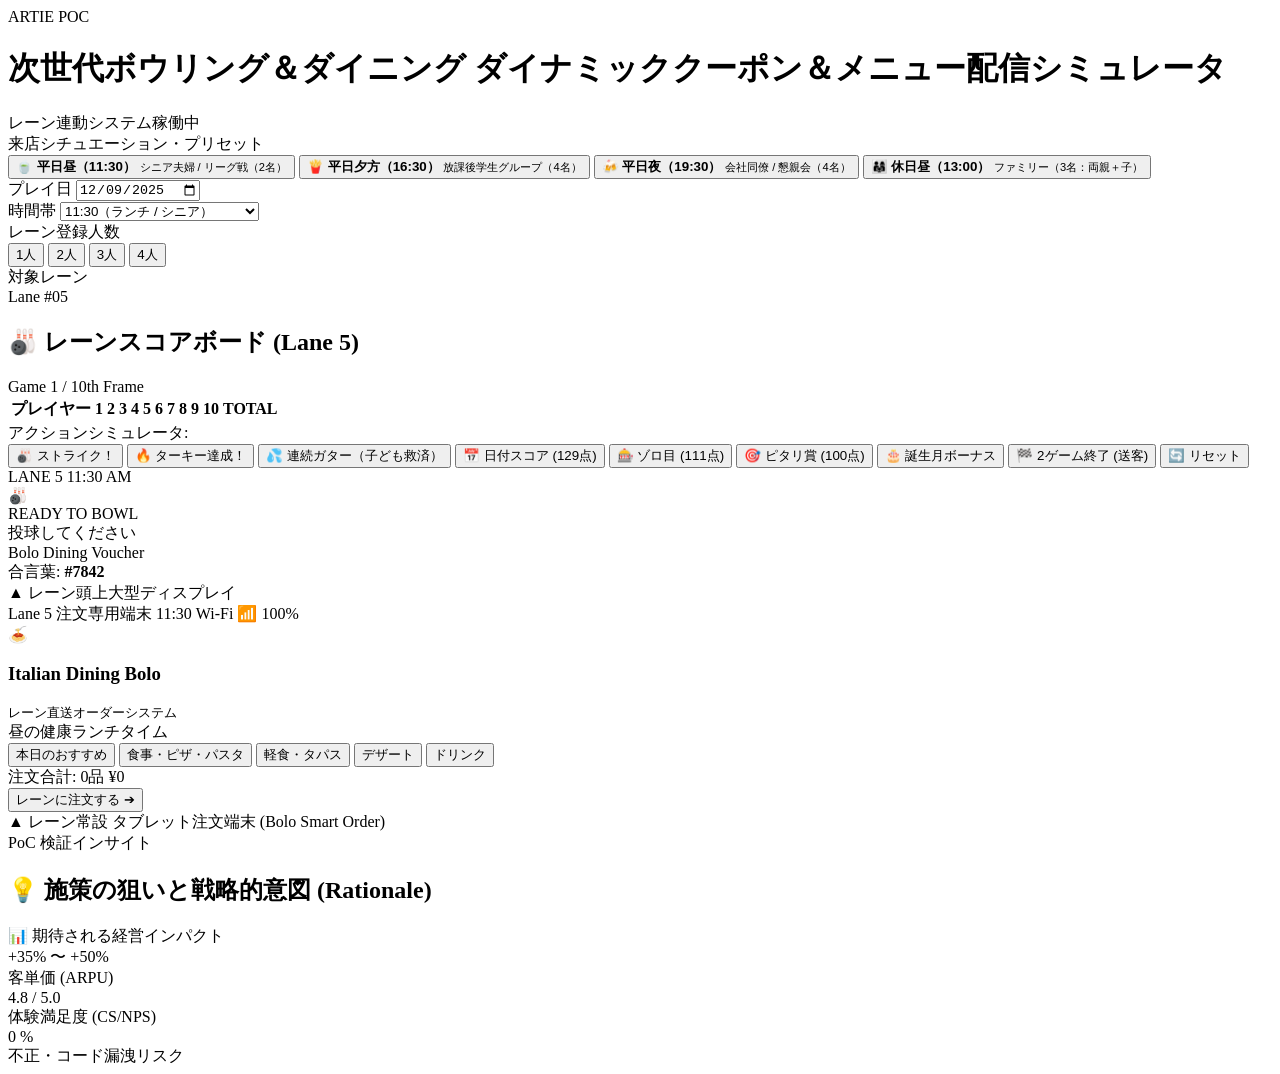
==== app/index.html @ aa6bb8fa "Add initial HTML structure for the app" ====
<!DOCTYPE html>
<html lang="ja">
<head>
  <meta charset="UTF-8">
  <meta name="viewport" content="width=device-width, initial-scale=1.0">
  <title>ARTIE Bowling & Dining | ダイナミッククーポン＆メニュー配信シミュレータ (PoC)</title>
  <link rel="preconnect" href="https://fonts.googleapis.com">
  <link rel="preconnect" href="https://fonts.gstatic.com" crossorigin>
  <link href="https://fonts.googleapis.com/css2?family=Montserrat:wght@500;700;800&family=Noto+Sans+JP:wght@400;500;700;900&family=Outfit:wght@600;700;800&display=swap" rel="stylesheet">
  <link rel="stylesheet" href="style.css">
</head>
<body>
  <div class="app-container">
    <!-- Header -->
    <header class="app-header">
      <div class="header-left">
        <div class="brand-badge">ARTIE POC</div>
        <h1>次世代ボウリング＆ダイニング <span>ダイナミッククーポン＆メニュー配信シミュレータ</span></h1>
      </div>
      <div class="header-right">
        <span class="system-status"><span class="status-dot"></span> レーン連動システム稼働中</span>
      </div>
    </header>

    <!-- Upper Section: Bowling Environment & Scoreboard -->
    <section class="bowling-sim-section">
      <!-- Control Bar -->
      <div class="control-bar card">
        <div class="control-group">
          <label class="control-label">来店シチュエーション・プリセット</label>
          <div class="preset-buttons">
            <button class="preset-btn active" data-preset="senior_lunch">
              <span class="preset-icon">🍵</span>
              <span class="preset-info">
                <strong>平日昼（11:30）</strong>
                <small>シニア夫婦 / リーグ戦（2名）</small>
              </span>
            </button>
            <button class="preset-btn" data-preset="student_afternoon">
              <span class="preset-icon">🍟</span>
              <span class="preset-info">
                <strong>平日夕方（16:30）</strong>
                <small>放課後学生グループ（4名）</small>
              </span>
            </button>
            <button class="preset-btn" data-preset="adult_evening">
              <span class="preset-icon">🍻</span>
              <span class="preset-info">
                <strong>平日夜（19:30）</strong>
                <small>会社同僚 / 懇親会（4名）</small>
              </span>
            </button>
            <button class="preset-btn" data-preset="family_weekend">
              <span class="preset-icon">👨‍👩‍👧</span>
              <span class="preset-info">
                <strong>休日昼（13:00）</strong>
                <small>ファミリー（3名：両親＋子）</small>
              </span>
            </button>
          </div>
        </div>

        <div class="control-sub-row">
          <div class="sub-control-item">
            <label for="date-select">プレイ日</label>
            <input type="date" id="date-select" value="2025-12-09">
          </div>
          <div class="sub-control-item">
            <label for="time-select">時間帯</label>
            <select id="time-select">
              <option value="11:30">11:30（ランチ / シニア）</option>
              <option value="14:15">14:15（谷間・入替バッファ）</option>
              <option value="16:30">16:30（夕方 / 学生）</option>
              <option value="19:30">19:30（夜間 / 社会人）</option>
              <option value="13:00">13:00（休日ファミリー）</option>
            </select>
          </div>
          <div class="sub-control-item">
            <label>レーン登録人数</label>
            <div class="player-count-toggle">
              <button class="count-btn" data-count="1">1人</button>
              <button class="count-btn active" data-count="2">2人</button>
              <button class="count-btn" data-count="3">3人</button>
              <button class="count-btn" data-count="4">4人</button>
            </div>
          </div>
          <div class="sub-control-item">
            <label>対象レーン</label>
            <div class="lane-badge">Lane #05</div>
          </div>
        </div>
      </div>

      <!-- Scoreboard & Overhead Monitor Grid -->
      <div class="scoreboard-grid">
        <!-- Scoreboard Table Area -->
        <div class="scoreboard-container card">
          <div class="section-title-row">
            <h2>🎳 レーンスコアボード <span class="sub-text">(Lane 5)</span></h2>
            <div class="game-info">Game 1 / 10th Frame</div>
          </div>
          <div class="table-responsive">
            <table class="bowling-table" id="bowling-table">
              <thead>
                <tr>
                  <th class="col-player">プレイヤー</th>
                  <th>1</th><th>2</th><th>3</th><th>4</th><th>5</th>
                  <th>6</th><th>7</th><th>8</th><th>9</th><th>10</th>
                  <th class="col-total">TOTAL</th>
                </tr>
              </thead>
              <tbody id="scoreboard-body">
                <!-- Dynamically populated by JS -->
              </tbody>
            </table>
          </div>

          <!-- Simulation Triggers Bar -->
          <div class="sim-actions-panel">
            <span class="sim-actions-label">アクションシミュレータ:</span>
            <div class="action-buttons-group">
              <button class="action-btn btn-strike" id="btn-strike">🎳 ストライク！</button>
              <button class="action-btn btn-turkey" id="btn-turkey">🔥 ターキー達成！</button>
              <button class="action-btn btn-gutter" id="btn-gutter">💦 連続ガター（子ども救済）</button>
              <button class="action-btn btn-date" id="btn-date">📅 日付スコア (129点)</button>
              <button class="action-btn btn-zoro" id="btn-zoro">🎰 ゾロ目 (111点)</button>
              <button class="action-btn btn-just" id="btn-just">🎯 ピタリ賞 (100点)</button>
              <button class="action-btn btn-birthday" id="btn-birthday">🎂 誕生月ボーナス</button>
              <button class="action-btn btn-gameover" id="btn-gameover">🏁 2ゲーム終了 (送客)</button>
              <button class="action-btn btn-reset" id="btn-reset">🔄 リセット</button>
            </div>
          </div>
        </div>

        <!-- Overhead Monitor Display Mockup -->
        <div class="overhead-monitor-container card">
          <div class="monitor-frame">
            <div class="monitor-screen" id="overhead-screen">
              <div class="monitor-header">
                <span class="monitor-lane">LANE 5</span>
                <span class="monitor-time" id="monitor-clock">11:30 AM</span>
              </div>
              <div class="monitor-main-display" id="monitor-content">
                <div class="monitor-anim-icon">🎳</div>
                <div class="monitor-banner-title">READY TO BOWL</div>
                <div class="monitor-banner-sub">投球してください</div>
              </div>
              <div class="monitor-footer" id="monitor-voucher-area">
                <div class="voucher-mini-badge">Bolo Dining Voucher</div>
                <div class="voucher-mini-code">合言葉: <strong>#7842</strong></div>
              </div>
            </div>
          </div>
          <div class="monitor-caption">▲ レーン頭上大型ディスプレイ</div>
        </div>
      </div>
    </section>

    <!-- Lower Section: Tablet Mockup & Strategy Rationale Panel -->
    <section class="tablet-and-rationale-section">
      <!-- Left / Center: Lane Tablet Screen Mockup -->
      <div class="tablet-column">
        <div class="tablet-device-frame">
          <div class="tablet-camera-notch"></div>
          <div class="tablet-screen" id="tablet-screen">
            <!-- Tablet Status Bar -->
            <div class="tablet-status-bar">
              <span>Lane 5 注文専用端末</span>
              <span class="tablet-clock" id="tablet-clock">11:30</span>
              <span>Wi-Fi 📶 100%</span>
            </div>

            <!-- Tablet App Header -->
            <div class="tablet-app-header">
              <div class="restaurant-brand">
                <span class="brand-logo">🍝</span>
                <div>
                  <h3>Italian Dining Bolo</h3>
                  <small>レーン直送オーダーシステム</small>
                </div>
              </div>
              <div class="time-slot-badge" id="tablet-time-tag">昼の健康ランチタイム</div>
            </div>

            <!-- Active Push Coupon Banner (Special / Easter Egg / Group) -->
            <div class="coupon-push-container" id="coupon-push-banner">
              <!-- Dynamically populated -->
            </div>

            <!-- Menu Category Tabs -->
            <div class="menu-tabs" id="menu-tabs">
              <button class="tab-btn active" data-category="recommended">本日のおすすめ</button>
              <button class="tab-btn" data-category="food">食事・ピザ・パスタ</button>
              <button class="tab-btn" data-category="snack">軽食・タパス</button>
              <button class="tab-btn" data-category="dessert">デザート</button>
              <button class="tab-btn" data-category="drink">ドリンク</button>
            </div>

            <!-- Menu Items Grid -->
            <div class="menu-grid" id="menu-grid">
              <!-- Dynamically rendered -->
            </div>

            <!-- Tablet Cart & Order Footer -->
            <div class="tablet-order-bar">
              <div class="cart-summary">
                <span class="cart-count" id="cart-count">注文合計: 0品</span>
                <span class="cart-total" id="cart-total">¥0</span>
              </div>
              <button class="order-submit-btn" id="btn-submit-order">
                <span>レーンに注文する</span> ➔
              </button>
            </div>
          </div>
        </div>
        <div class="device-caption">▲ レーン常設 タブレット注文端末 (Bolo Smart Order)</div>
      </div>

      <!-- Right: Strategy & Rationale Explanation Panel -->
      <div class="rationale-column">
        <div class="rationale-card card">
          <div class="rationale-header">
            <span class="rationale-tag">PoC 検証インサイト</span>
            <h2>💡 施策の狙いと戦略的意図 (Rationale)</h2>
          </div>

          <div class="rationale-body" id="rationale-content">
            <!-- Dynamically updated -->
          </div>

          <div class="rationale-footer">
            <div class="kpi-impact-box">
              <div class="kpi-title">📊 期待される経営インパクト</div>
              <div class="kpi-grid">
                <div class="kpi-item">
                  <div class="kpi-value" id="kpi-arpu">+35% 〜 +50%</div>
                  <div class="kpi-label">客単価 (ARPU)</div>
                </div>
                <div class="kpi-item">
                  <div class="kpi-value" id="kpi-cs">4.8 / 5.0</div>
                  <div class="kpi-label">体験満足度 (CS/NPS)</div>
                </div>
                <div class="kpi-item">
                  <div class="kpi-value">0 %</div>
                  <div class="kpi-label">不正・コード漏洩リスク</div>
                </div>
              </div>
            </div>
          </div>
        </div>
      </div>
    </section>
  </div>

  <!-- Toast Notification Container -->
  <div class="toast-container" id="toast-container"></div>

  <script src="app.js"></script>
</body>
</html>
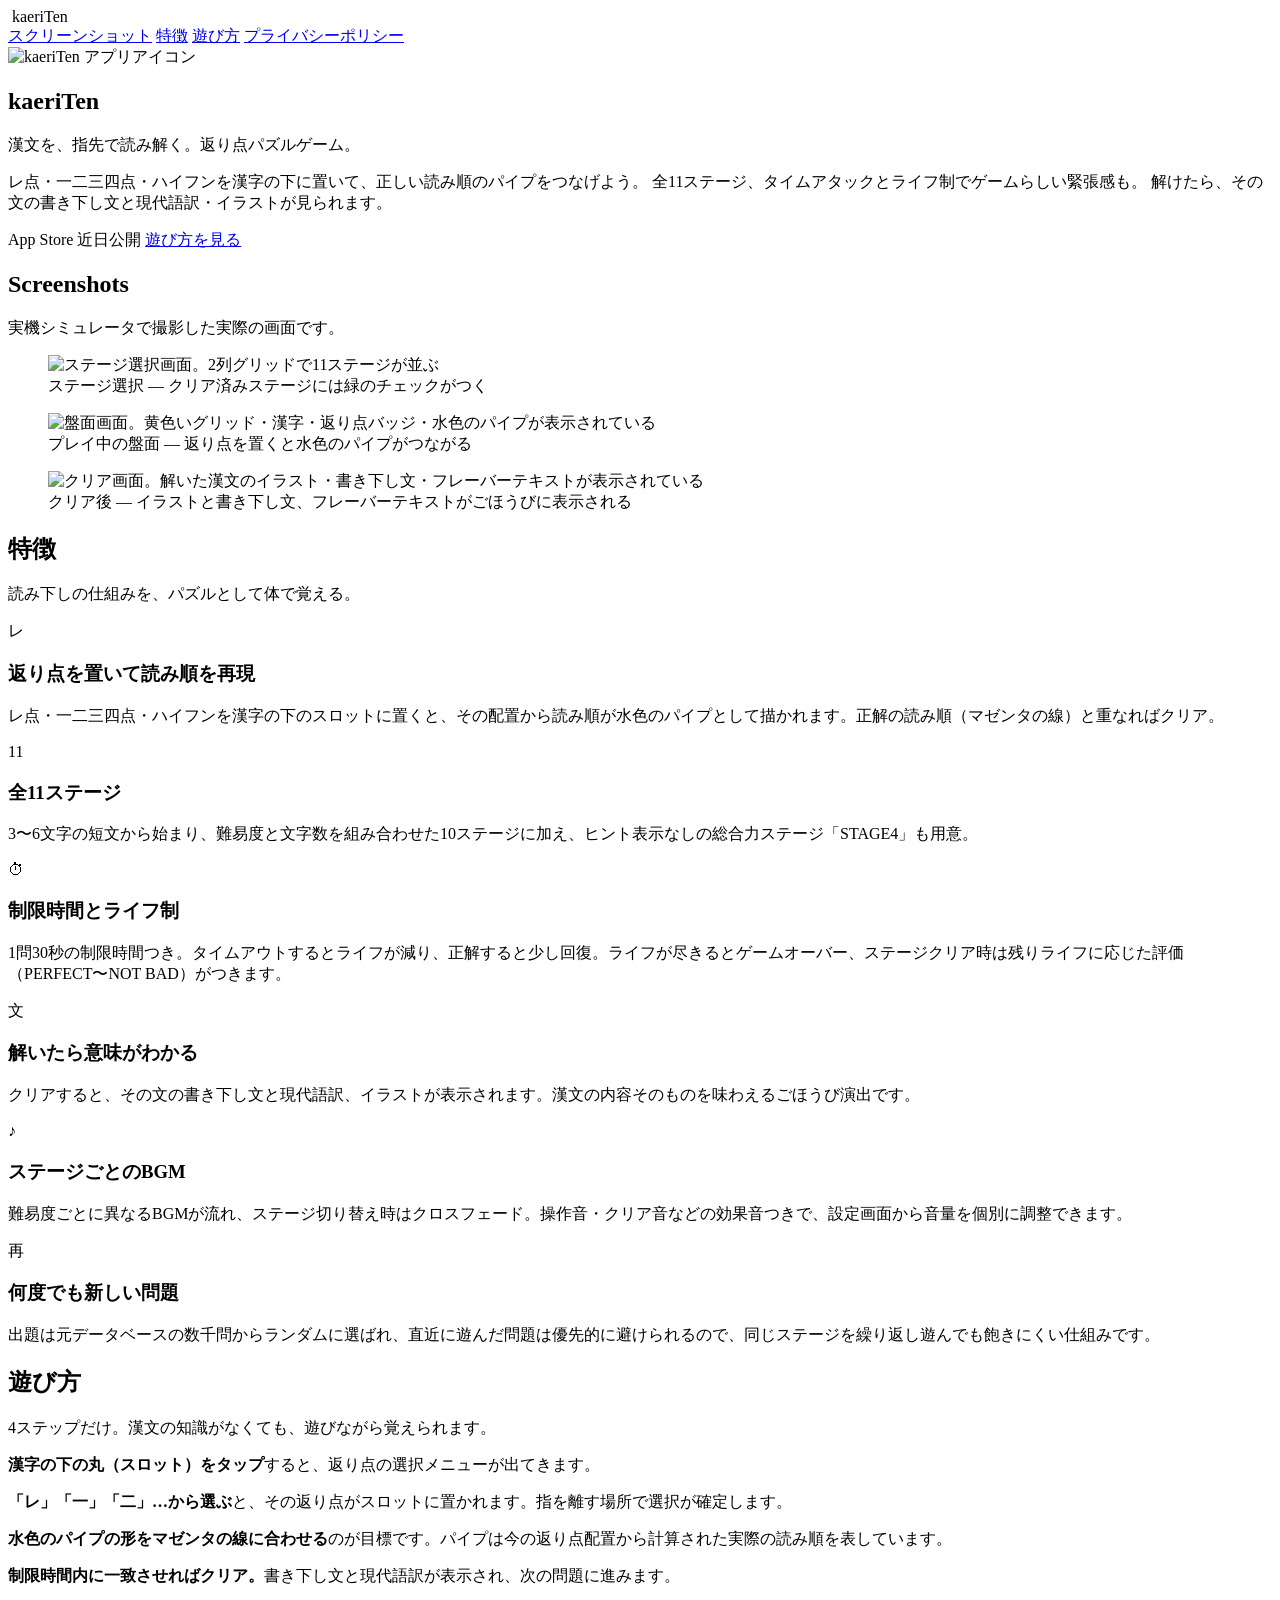
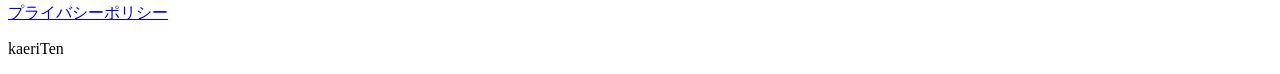
==== commit 7e056b5a: "Add files via upload" ====
--- a/app/index.html
+++ b/app/index.html
@@ -1,260 +1,154 @@
 <!DOCTYPE html>
 <html lang="ja">
 <head>
-  <meta charset="UTF-8">
-  <meta name="viewport" content="width=device-width, initial-scale=1.0">
-  <title>ARTIE Bowling & Dining | ダイナミッククーポン＆メニュー配信シミュレータ (PoC)</title>
-  <link rel="preconnect" href="https://fonts.googleapis.com">
-  <link rel="preconnect" href="https://fonts.gstatic.com" crossorigin>
-  <link href="https://fonts.googleapis.com/css2?family=Montserrat:wght@500;700;800&family=Noto+Sans+JP:wght@400;500;700;900&family=Outfit:wght@600;700;800&display=swap" rel="stylesheet">
-  <link rel="stylesheet" href="style.css">
+<meta charset="UTF-8">
+<meta name="viewport" content="width=device-width, initial-scale=1.0">
+<title>kaeriTen（かえりてん）― 漢文・返り点パズルゲーム</title>
+<meta name="description" content="漢文の返り点（レ点・一二三四点）を指先で置いて読み順を再現するパズルゲーム「kaeriTen」。11ステージ・タイムアタック要素つき。">
+<link rel="icon" href="assets/icon.png">
+<link rel="preconnect" href="https://fonts.googleapis.com">
+<link rel="preconnect" href="https://fonts.gstatic.com" crossorigin>
+<link href="https://fonts.googleapis.com/css2?family=Oswald:wght@500;700&display=swap" rel="stylesheet">
+<link rel="stylesheet" href="assets/style.css">
 </head>
 <body>
-  <div class="app-container">
-    <!-- Header -->
-    <header class="app-header">
-      <div class="header-left">
-        <div class="brand-badge">ARTIE POC</div>
-        <h1>次世代ボウリング＆ダイニング <span>ダイナミッククーポン＆メニュー配信シミュレータ</span></h1>
+
+<header class="site-header">
+  <div class="wrap">
+    <div class="brand">
+      <img src="assets/icon.png" alt="">
+      kaeriTen
+    </div>
+    <nav class="site-nav">
+      <a href="#screenshots">スクリーンショット</a>
+      <a href="#features">特徴</a>
+      <a href="#how-to-play">遊び方</a>
+      <a href="privacy.html">プライバシーポリシー</a>
+    </nav>
+  </div>
+</header>
+
+<main>
+
+  <section class="hero">
+    <div class="wrap">
+      <img class="hero-icon" src="assets/icon.png" alt="kaeriTen アプリアイコン">
+      <h1>kaeriTen</h1>
+      <p class="tagline">漢文を、指先で読み解く。返り点パズルゲーム。</p>
+      <p class="sub">
+        レ点・一二三四点・ハイフンを漢字の下に置いて、正しい読み順のパイプをつなげよう。
+        全11ステージ、タイムアタックとライフ制でゲームらしい緊張感も。
+        解けたら、その文の書き下し文と現代語訳・イラストが見られます。
+      </p>
+      <div class="cta-row">
+        <span class="btn btn-primary disabled" aria-disabled="true">App Store 近日公開</span>
+        <a class="btn btn-ghost" href="#how-to-play">遊び方を見る</a>
       </div>
-      <div class="header-right">
-        <span class="system-status"><span class="status-dot"></span> レーン連動システム稼働中</span>
+    </div>
+  </section>
+
+  <section id="screenshots">
+    <div class="wrap">
+      <h2>Screenshots</h2>
+      <p class="section-lede">実機シミュレータで撮影した実際の画面です。</p>
+      <div class="gallery">
+        <figure>
+          <img src="assets/screenshot-stages.png" alt="ステージ選択画面。2列グリッドで11ステージが並ぶ">
+          <figcaption>ステージ選択 ― クリア済みステージには緑のチェックがつく</figcaption>
+        </figure>
+        <figure>
+          <img src="assets/screenshot-gameplay.png" alt="盤面画面。黄色いグリッド・漢字・返り点バッジ・水色のパイプが表示されている">
+          <figcaption>プレイ中の盤面 ― 返り点を置くと水色のパイプがつながる</figcaption>
+        </figure>
+        <figure>
+          <img src="assets/screenshot-clear.png" alt="クリア画面。解いた漢文のイラスト・書き下し文・フレーバーテキストが表示されている">
+          <figcaption>クリア後 ― イラストと書き下し文、フレーバーテキストがごほうびに表示される</figcaption>
+        </figure>
       </div>
-    </header>
+    </div>
+  </section>
 
-    <!-- Upper Section: Bowling Environment & Scoreboard -->
-    <section class="bowling-sim-section">
-      <!-- Control Bar -->
-      <div class="control-bar card">
-        <div class="control-group">
-          <label class="control-label">来店シチュエーション・プリセット</label>
-          <div class="preset-buttons">
-            <button class="preset-btn active" data-preset="senior_lunch">
-              <span class="preset-icon">🍵</span>
-              <span class="preset-info">
-                <strong>平日昼（11:30）</strong>
-                <small>シニア夫婦 / リーグ戦（2名）</small>
-              </span>
-            </button>
-            <button class="preset-btn" data-preset="student_afternoon">
-              <span class="preset-icon">🍟</span>
-              <span class="preset-info">
-                <strong>平日夕方（16:30）</strong>
-                <small>放課後学生グループ（4名）</small>
-              </span>
-            </button>
-            <button class="preset-btn" data-preset="adult_evening">
-              <span class="preset-icon">🍻</span>
-              <span class="preset-info">
-                <strong>平日夜（19:30）</strong>
-                <small>会社同僚 / 懇親会（4名）</small>
-              </span>
-            </button>
-            <button class="preset-btn" data-preset="family_weekend">
-              <span class="preset-icon">👨‍👩‍👧</span>
-              <span class="preset-info">
-                <strong>休日昼（13:00）</strong>
-                <small>ファミリー（3名：両親＋子）</small>
-              </span>
-            </button>
-          </div>
+  <section id="features">
+    <div class="wrap">
+      <h2>特徴</h2>
+      <p class="section-lede">読み下しの仕組みを、パズルとして体で覚える。</p>
+      <div class="features">
+
+        <div class="feature-card">
+          <div class="glyph">レ</div>
+          <h3>返り点を置いて読み順を再現</h3>
+          <p>レ点・一二三四点・ハイフンを漢字の下のスロットに置くと、その配置から読み順が水色のパイプとして描かれます。正解の読み順（マゼンタの線）と重なればクリア。</p>
         </div>
 
-        <div class="control-sub-row">
-          <div class="sub-control-item">
-            <label for="date-select">プレイ日</label>
-            <input type="date" id="date-select" value="2025-12-09">
-          </div>
-          <div class="sub-control-item">
-            <label for="time-select">時間帯</label>
-            <select id="time-select">
-              <option value="11:30">11:30（ランチ / シニア）</option>
-              <option value="14:15">14:15（谷間・入替バッファ）</option>
-              <option value="16:30">16:30（夕方 / 学生）</option>
-              <option value="19:30">19:30（夜間 / 社会人）</option>
-              <option value="13:00">13:00（休日ファミリー）</option>
-            </select>
-          </div>
-          <div class="sub-control-item">
-            <label>レーン登録人数</label>
-            <div class="player-count-toggle">
-              <button class="count-btn" data-count="1">1人</button>
-              <button class="count-btn active" data-count="2">2人</button>
-              <button class="count-btn" data-count="3">3人</button>
-              <button class="count-btn" data-count="4">4人</button>
-            </div>
-          </div>
-          <div class="sub-control-item">
-            <label>対象レーン</label>
-            <div class="lane-badge">Lane #05</div>
-          </div>
+        <div class="feature-card">
+          <div class="glyph">11</div>
+          <h3>全11ステージ</h3>
+          <p>3〜6文字の短文から始まり、難易度と文字数を組み合わせた10ステージに加え、ヒント表示なしの総合力ステージ「STAGE4」も用意。</p>
+        </div>
+
+        <div class="feature-card">
+          <div class="glyph">⏱</div>
+          <h3>制限時間とライフ制</h3>
+          <p>1問30秒の制限時間つき。タイムアウトするとライフが減り、正解すると少し回復。ライフが尽きるとゲームオーバー、ステージクリア時は残りライフに応じた評価（PERFECT〜NOT BAD）がつきます。</p>
+        </div>
+
+        <div class="feature-card">
+          <div class="glyph">文</div>
+          <h3>解いたら意味がわかる</h3>
+          <p>クリアすると、その文の書き下し文と現代語訳、イラストが表示されます。漢文の内容そのものを味わえるごほうび演出です。</p>
+        </div>
+
+        <div class="feature-card">
+          <div class="glyph">♪</div>
+          <h3>ステージごとのBGM</h3>
+          <p>難易度ごとに異なるBGMが流れ、ステージ切り替え時はクロスフェード。操作音・クリア音などの効果音つきで、設定画面から音量を個別に調整できます。</p>
+        </div>
+
+        <div class="feature-card">
+          <div class="glyph">再</div>
+          <h3>何度でも新しい問題</h3>
+          <p>出題は元データベースの数千問からランダムに選ばれ、直近に遊んだ問題は優先的に避けられるので、同じステージを繰り返し遊んでも飽きにくい仕組みです。</p>
+        </div>
+
+      </div>
+    </div>
+  </section>
+
+  <section id="how-to-play">
+    <div class="wrap">
+      <h2>遊び方</h2>
+      <p class="section-lede">4ステップだけ。漢文の知識がなくても、遊びながら覚えられます。</p>
+      <div class="steps">
+        <div class="step">
+          <div class="num"></div>
+          <p><strong>漢字の下の丸（スロット）をタップ</strong>すると、返り点の選択メニューが出てきます。</p>
+        </div>
+        <div class="step">
+          <div class="num"></div>
+          <p><strong>「レ」「一」「二」…から選ぶ</strong>と、その返り点がスロットに置かれます。指を離す場所で選択が確定します。</p>
+        </div>
+        <div class="step">
+          <div class="num"></div>
+          <p><strong>水色のパイプの形をマゼンタの線に合わせる</strong>のが目標です。パイプは今の返り点配置から計算された実際の読み順を表しています。</p>
+        </div>
+        <div class="step">
+          <div class="num"></div>
+          <p><strong>制限時間内に一致させればクリア。</strong>書き下し文と現代語訳が表示され、次の問題に進みます。</p>
         </div>
       </div>
+    </div>
+  </section>
 
-      <!-- Scoreboard & Overhead Monitor Grid -->
-      <div class="scoreboard-grid">
-        <!-- Scoreboard Table Area -->
-        <div class="scoreboard-container card">
-          <div class="section-title-row">
-            <h2>🎳 レーンスコアボード <span class="sub-text">(Lane 5)</span></h2>
-            <div class="game-info">Game 1 / 10th Frame</div>
-          </div>
-          <div class="table-responsive">
-            <table class="bowling-table" id="bowling-table">
-              <thead>
-                <tr>
-                  <th class="col-player">プレイヤー</th>
-                  <th>1</th><th>2</th><th>3</th><th>4</th><th>5</th>
-                  <th>6</th><th>7</th><th>8</th><th>9</th><th>10</th>
-                  <th class="col-total">TOTAL</th>
-                </tr>
-              </thead>
-              <tbody id="scoreboard-body">
-                <!-- Dynamically populated by JS -->
-              </tbody>
-            </table>
-          </div>
+</main>
 
-          <!-- Simulation Triggers Bar -->
-          <div class="sim-actions-panel">
-            <span class="sim-actions-label">アクションシミュレータ:</span>
-            <div class="action-buttons-group">
-              <button class="action-btn btn-strike" id="btn-strike">🎳 ストライク！</button>
-              <button class="action-btn btn-turkey" id="btn-turkey">🔥 ターキー達成！</button>
-              <button class="action-btn btn-gutter" id="btn-gutter">💦 連続ガター（子ども救済）</button>
-              <button class="action-btn btn-date" id="btn-date">📅 日付スコア (129点)</button>
-              <button class="action-btn btn-zoro" id="btn-zoro">🎰 ゾロ目 (111点)</button>
-              <button class="action-btn btn-just" id="btn-just">🎯 ピタリ賞 (100点)</button>
-              <button class="action-btn btn-birthday" id="btn-birthday">🎂 誕生月ボーナス</button>
-              <button class="action-btn btn-gameover" id="btn-gameover">🏁 2ゲーム終了 (送客)</button>
-              <button class="action-btn btn-reset" id="btn-reset">🔄 リセット</button>
-            </div>
-          </div>
-        </div>
+<footer class="site-footer">
+  <div class="wrap">
+    <div class="links">
+      <a href="privacy.html">プライバシーポリシー</a>
+    </div>
+    <p>kaeriTen</p>
+  </div>
+</footer>
 
-        <!-- Overhead Monitor Display Mockup -->
-        <div class="overhead-monitor-container card">
-          <div class="monitor-frame">
-            <div class="monitor-screen" id="overhead-screen">
-              <div class="monitor-header">
-                <span class="monitor-lane">LANE 5</span>
-                <span class="monitor-time" id="monitor-clock">11:30 AM</span>
-              </div>
-              <div class="monitor-main-display" id="monitor-content">
-                <div class="monitor-anim-icon">🎳</div>
-                <div class="monitor-banner-title">READY TO BOWL</div>
-                <div class="monitor-banner-sub">投球してください</div>
-              </div>
-              <div class="monitor-footer" id="monitor-voucher-area">
-                <div class="voucher-mini-badge">Bolo Dining Voucher</div>
-                <div class="voucher-mini-code">合言葉: <strong>#7842</strong></div>
-              </div>
-            </div>
-          </div>
-          <div class="monitor-caption">▲ レーン頭上大型ディスプレイ</div>
-        </div>
-      </div>
-    </section>
-
-    <!-- Lower Section: Tablet Mockup & Strategy Rationale Panel -->
-    <section class="tablet-and-rationale-section">
-      <!-- Left / Center: Lane Tablet Screen Mockup -->
-      <div class="tablet-column">
-        <div class="tablet-device-frame">
-          <div class="tablet-camera-notch"></div>
-          <div class="tablet-screen" id="tablet-screen">
-            <!-- Tablet Status Bar -->
-            <div class="tablet-status-bar">
-              <span>Lane 5 注文専用端末</span>
-              <span class="tablet-clock" id="tablet-clock">11:30</span>
-              <span>Wi-Fi 📶 100%</span>
-            </div>
-
-            <!-- Tablet App Header -->
-            <div class="tablet-app-header">
-              <div class="restaurant-brand">
-                <span class="brand-logo">🍝</span>
-                <div>
-                  <h3>Italian Dining Bolo</h3>
-                  <small>レーン直送オーダーシステム</small>
-                </div>
-              </div>
-              <div class="time-slot-badge" id="tablet-time-tag">昼の健康ランチタイム</div>
-            </div>
-
-            <!-- Active Push Coupon Banner (Special / Easter Egg / Group) -->
-            <div class="coupon-push-container" id="coupon-push-banner">
-              <!-- Dynamically populated -->
-            </div>
-
-            <!-- Menu Category Tabs -->
-            <div class="menu-tabs" id="menu-tabs">
-              <button class="tab-btn active" data-category="recommended">本日のおすすめ</button>
-              <button class="tab-btn" data-category="food">食事・ピザ・パスタ</button>
-              <button class="tab-btn" data-category="snack">軽食・タパス</button>
-              <button class="tab-btn" data-category="dessert">デザート</button>
-              <button class="tab-btn" data-category="drink">ドリンク</button>
-            </div>
-
-            <!-- Menu Items Grid -->
-            <div class="menu-grid" id="menu-grid">
-              <!-- Dynamically rendered -->
-            </div>
-
-            <!-- Tablet Cart & Order Footer -->
-            <div class="tablet-order-bar">
-              <div class="cart-summary">
-                <span class="cart-count" id="cart-count">注文合計: 0品</span>
-                <span class="cart-total" id="cart-total">¥0</span>
-              </div>
-              <button class="order-submit-btn" id="btn-submit-order">
-                <span>レーンに注文する</span> ➔
-              </button>
-            </div>
-          </div>
-        </div>
-        <div class="device-caption">▲ レーン常設 タブレット注文端末 (Bolo Smart Order)</div>
-      </div>
-
-      <!-- Right: Strategy & Rationale Explanation Panel -->
-      <div class="rationale-column">
-        <div class="rationale-card card">
-          <div class="rationale-header">
-            <span class="rationale-tag">PoC 検証インサイト</span>
-            <h2>💡 施策の狙いと戦略的意図 (Rationale)</h2>
-          </div>
-
-          <div class="rationale-body" id="rationale-content">
-            <!-- Dynamically updated -->
-          </div>
-
-          <div class="rationale-footer">
-            <div class="kpi-impact-box">
-              <div class="kpi-title">📊 期待される経営インパクト</div>
-              <div class="kpi-grid">
-                <div class="kpi-item">
-                  <div class="kpi-value" id="kpi-arpu">+35% 〜 +50%</div>
-                  <div class="kpi-label">客単価 (ARPU)</div>
-                </div>
-                <div class="kpi-item">
-                  <div class="kpi-value" id="kpi-cs">4.8 / 5.0</div>
-                  <div class="kpi-label">体験満足度 (CS/NPS)</div>
-                </div>
-                <div class="kpi-item">
-                  <div class="kpi-value">0 %</div>
-                  <div class="kpi-label">不正・コード漏洩リスク</div>
-                </div>
-              </div>
-            </div>
-          </div>
-        </div>
-      </div>
-    </section>
-  </div>
-
-  <!-- Toast Notification Container -->
-  <div class="toast-container" id="toast-container"></div>
-
-  <script src="app.js"></script>
 </body>
 </html>
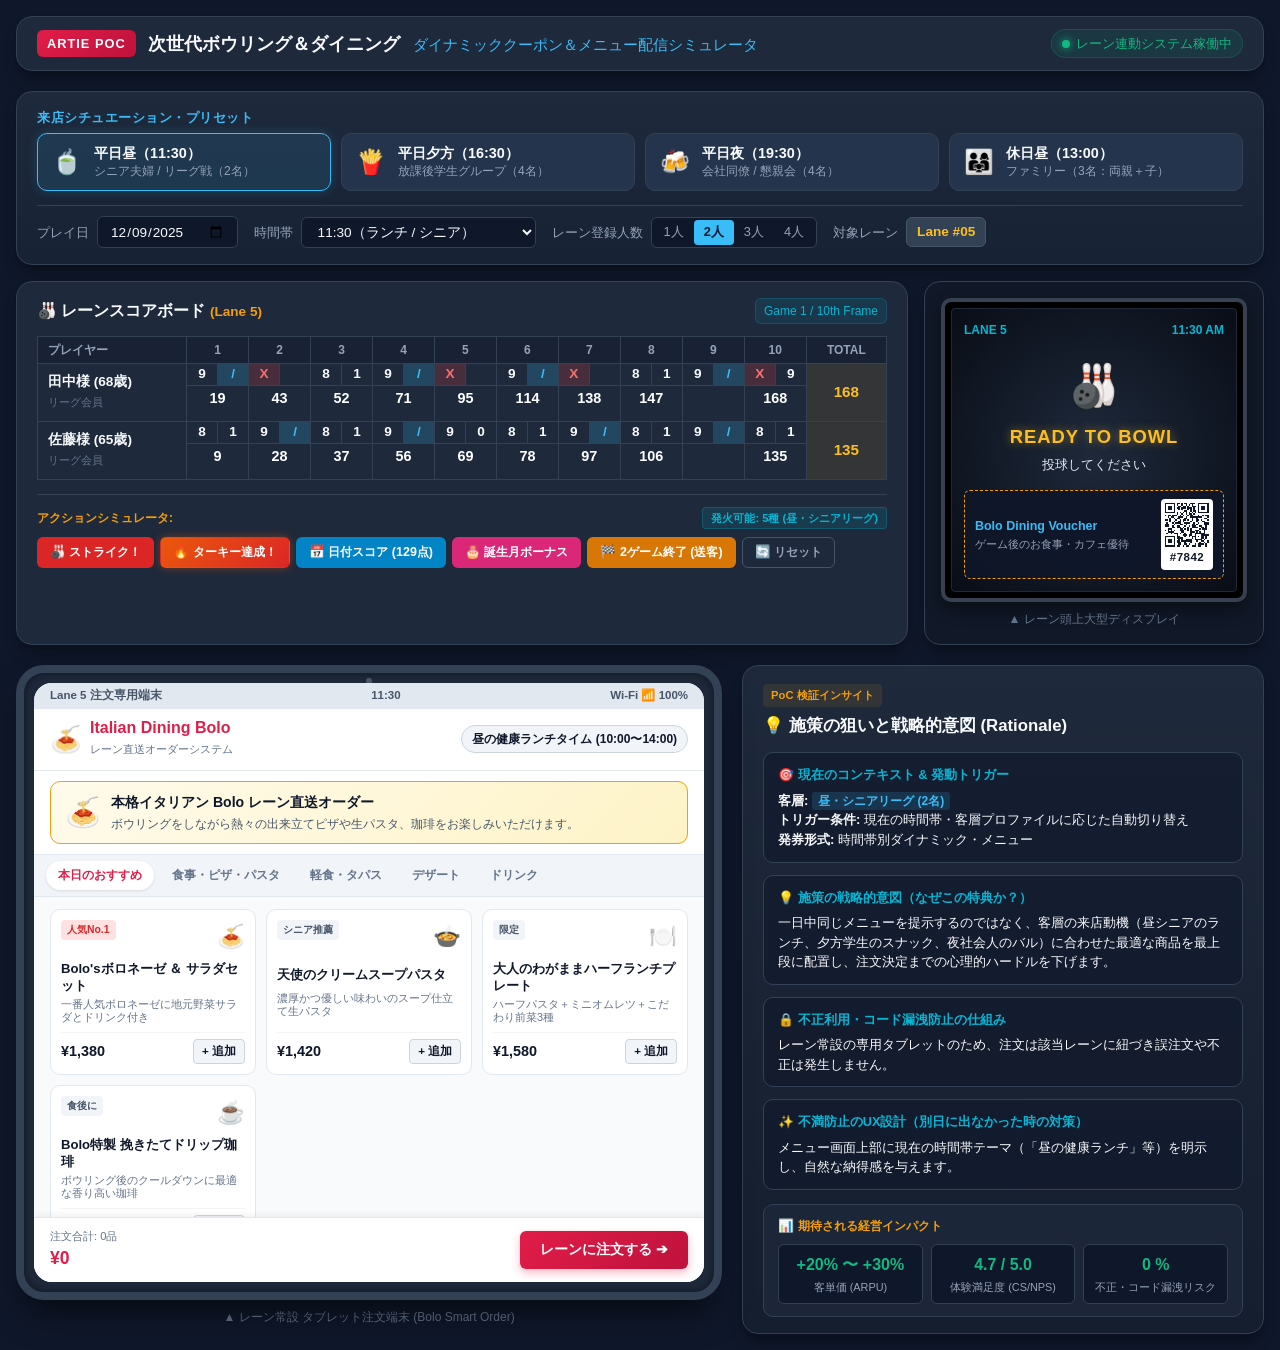
==== commit e7b576e1: "Add files via upload" ====
--- a/app/index.html
+++ b/app/index.html
@@ -1,154 +1,264 @@
 <!DOCTYPE html>
 <html lang="ja">
 <head>
-<meta charset="UTF-8">
-<meta name="viewport" content="width=device-width, initial-scale=1.0">
-<title>kaeriTen（かえりてん）― 漢文・返り点パズルゲーム</title>
-<meta name="description" content="漢文の返り点（レ点・一二三四点）を指先で置いて読み順を再現するパズルゲーム「kaeriTen」。11ステージ・タイムアタック要素つき。">
-<link rel="icon" href="assets/icon.png">
-<link rel="preconnect" href="https://fonts.googleapis.com">
-<link rel="preconnect" href="https://fonts.gstatic.com" crossorigin>
-<link href="https://fonts.googleapis.com/css2?family=Oswald:wght@500;700&display=swap" rel="stylesheet">
-<link rel="stylesheet" href="assets/style.css">
+  <meta charset="UTF-8">
+  <meta name="viewport" content="width=device-width, initial-scale=1.0">
+  <title>ARTIE Bowling & Dining | ダイナミッククーポン＆メニュー配信シミュレータ (PoC)</title>
+  <link rel="preconnect" href="https://fonts.googleapis.com">
+  <link rel="preconnect" href="https://fonts.gstatic.com" crossorigin>
+  <link href="https://fonts.googleapis.com/css2?family=Montserrat:wght@500;700;800&family=Noto+Sans+JP:wght@400;500;700;900&family=Outfit:wght@600;700;800&display=swap" rel="stylesheet">
+  <link rel="stylesheet" href="style.css">
 </head>
 <body>
-
-<header class="site-header">
-  <div class="wrap">
-    <div class="brand">
-      <img src="assets/icon.png" alt="">
-      kaeriTen
-    </div>
-    <nav class="site-nav">
-      <a href="#screenshots">スクリーンショット</a>
-      <a href="#features">特徴</a>
-      <a href="#how-to-play">遊び方</a>
-      <a href="privacy.html">プライバシーポリシー</a>
-    </nav>
+  <div class="app-container">
+    <!-- Header -->
+    <header class="app-header">
+      <div class="header-left">
+        <div class="brand-badge">ARTIE POC</div>
+        <h1>次世代ボウリング＆ダイニング <span>ダイナミッククーポン＆メニュー配信シミュレータ</span></h1>
+      </div>
+      <div class="header-right">
+        <span class="system-status"><span class="status-dot"></span> レーン連動システム稼働中</span>
+      </div>
+    </header>
+
+    <!-- Upper Section: Bowling Environment & Scoreboard -->
+    <section class="bowling-sim-section">
+      <!-- Control Bar -->
+      <div class="control-bar card">
+        <div class="control-group">
+          <label class="control-label">来店シチュエーション・プリセット</label>
+          <div class="preset-buttons">
+            <button class="preset-btn active" data-preset="senior_lunch">
+              <span class="preset-icon">🍵</span>
+              <span class="preset-info">
+                <strong>平日昼（11:30）</strong>
+                <small>シニア夫婦 / リーグ戦（2名）</small>
+              </span>
+            </button>
+            <button class="preset-btn" data-preset="student_afternoon">
+              <span class="preset-icon">🍟</span>
+              <span class="preset-info">
+                <strong>平日夕方（16:30）</strong>
+                <small>放課後学生グループ（4名）</small>
+              </span>
+            </button>
+            <button class="preset-btn" data-preset="adult_evening">
+              <span class="preset-icon">🍻</span>
+              <span class="preset-info">
+                <strong>平日夜（19:30）</strong>
+                <small>会社同僚 / 懇親会（4名）</small>
+              </span>
+            </button>
+            <button class="preset-btn" data-preset="family_weekend">
+              <span class="preset-icon">👨‍👩‍👧</span>
+              <span class="preset-info">
+                <strong>休日昼（13:00）</strong>
+                <small>ファミリー（3名：両親＋子）</small>
+              </span>
+            </button>
+          </div>
+        </div>
+
+        <div class="control-sub-row">
+          <div class="sub-control-item">
+            <label for="date-select">プレイ日</label>
+            <input type="date" id="date-select" value="2025-12-09">
+          </div>
+          <div class="sub-control-item">
+            <label for="time-select">時間帯</label>
+            <select id="time-select">
+              <option value="11:30">11:30（ランチ / シニア）</option>
+              <option value="14:15">14:15（谷間・入替バッファ）</option>
+              <option value="16:30">16:30（夕方 / 学生）</option>
+              <option value="19:30">19:30（夜間 / 社会人）</option>
+              <option value="13:00">13:00（休日ファミリー）</option>
+            </select>
+          </div>
+          <div class="sub-control-item">
+            <label>レーン登録人数</label>
+            <div class="player-count-toggle">
+              <button class="count-btn" data-count="1">1人</button>
+              <button class="count-btn active" data-count="2">2人</button>
+              <button class="count-btn" data-count="3">3人</button>
+              <button class="count-btn" data-count="4">4人</button>
+            </div>
+          </div>
+          <div class="sub-control-item">
+            <label>対象レーン</label>
+            <div class="lane-badge">Lane #05</div>
+          </div>
+        </div>
+      </div>
+
+      <!-- Scoreboard & Overhead Monitor Grid -->
+      <div class="scoreboard-grid">
+        <!-- Scoreboard Table Area -->
+        <div class="scoreboard-container card">
+          <div class="section-title-row">
+            <h2>🎳 レーンスコアボード <span class="sub-text">(Lane 5)</span></h2>
+            <div class="game-info">Game 1 / 10th Frame</div>
+          </div>
+          <div class="table-responsive">
+            <table class="bowling-table" id="bowling-table">
+              <thead>
+                <tr>
+                  <th class="col-player">プレイヤー</th>
+                  <th>1</th><th>2</th><th>3</th><th>4</th><th>5</th>
+                  <th>6</th><th>7</th><th>8</th><th>9</th><th>10</th>
+                  <th class="col-total">TOTAL</th>
+                </tr>
+              </thead>
+              <tbody id="scoreboard-body">
+                <!-- Dynamically populated by JS -->
+              </tbody>
+            </table>
+          </div>
+
+          <!-- Simulation Triggers Bar -->
+          <div class="sim-actions-panel">
+            <div class="sim-actions-header">
+              <span class="sim-actions-label">アクションシミュレータ:</span>
+              <span class="sim-actions-tag" id="sim-actions-count">発火可能イベント: 5種</span>
+            </div>
+            <div class="action-buttons-group" id="action-buttons-group">
+              <button class="action-btn btn-strike" data-action="strike" id="btn-strike">🎳 ストライク！</button>
+              <button class="action-btn btn-turkey" data-action="turkey" id="btn-turkey">🔥 ターキー達成！</button>
+              <button class="action-btn btn-gutter" data-action="gutter" id="btn-gutter">💦 連続ガター（子ども救済）</button>
+              <button class="action-btn btn-date" data-action="date_easteregg" id="btn-date">📅 日付スコア (129点)</button>
+              <button class="action-btn btn-zoro" data-action="zoro_easteregg" id="btn-zoro">🎰 ゾロ目 (111点)</button>
+              <button class="action-btn btn-just" data-action="just_easteregg" id="btn-just">🎯 ピタリ賞 (100点)</button>
+              <button class="action-btn btn-birthday" data-action="birthday_easteregg" id="btn-birthday">🎂 誕生月ボーナス</button>
+              <button class="action-btn btn-gameover" data-action="gameover_dining" id="btn-gameover">🏁 2ゲーム終了 (送客)</button>
+              <button class="action-btn btn-reset" data-action="reset" id="btn-reset">🔄 リセット</button>
+            </div>
+          </div>
+        </div>
+
+        <!-- Overhead Monitor Display Mockup -->
+        <div class="overhead-monitor-container card">
+          <div class="monitor-frame">
+            <div class="monitor-screen" id="overhead-screen">
+              <div class="monitor-header">
+                <span class="monitor-lane">LANE 5</span>
+                <span class="monitor-time" id="monitor-clock">11:30 AM</span>
+              </div>
+              <div class="monitor-main-display" id="monitor-content">
+                <div class="monitor-anim-icon">🎳</div>
+                <div class="monitor-banner-title">READY TO BOWL</div>
+                <div class="monitor-banner-sub">投球してください</div>
+              </div>
+              <div class="monitor-footer" id="monitor-voucher-area">
+                <div class="voucher-mini-badge">Bolo Dining Voucher</div>
+                <div class="voucher-mini-code">合言葉: <strong>#7842</strong></div>
+              </div>
+            </div>
+          </div>
+          <div class="monitor-caption">▲ レーン頭上大型ディスプレイ</div>
+        </div>
+      </div>
+    </section>
+
+    <!-- Lower Section: Tablet Mockup & Strategy Rationale Panel -->
+    <section class="tablet-and-rationale-section">
+      <!-- Left / Center: Lane Tablet Screen Mockup -->
+      <div class="tablet-column">
+        <div class="tablet-device-frame">
+          <div class="tablet-camera-notch"></div>
+          <div class="tablet-screen" id="tablet-screen">
+            <!-- Tablet Status Bar -->
+            <div class="tablet-status-bar">
+              <span>Lane 5 注文専用端末</span>
+              <span class="tablet-clock" id="tablet-clock">11:30</span>
+              <span>Wi-Fi 📶 100%</span>
+            </div>
+
+            <!-- Tablet App Header -->
+            <div class="tablet-app-header">
+              <div class="restaurant-brand">
+                <span class="brand-logo">🍝</span>
+                <div>
+                  <h3>Italian Dining Bolo</h3>
+                  <small>レーン直送オーダーシステム</small>
+                </div>
+              </div>
+              <div class="time-slot-badge" id="tablet-time-tag">昼の健康ランチタイム</div>
+            </div>
+
+            <!-- Active Push Coupon Banner (Special / Easter Egg / Group) -->
+            <div class="coupon-push-container" id="coupon-push-banner">
+              <!-- Dynamically populated -->
+            </div>
+
+            <!-- Menu Category Tabs -->
+            <div class="menu-tabs" id="menu-tabs">
+              <button class="tab-btn active" data-category="recommended">本日のおすすめ</button>
+              <button class="tab-btn" data-category="food">食事・ピザ・パスタ</button>
+              <button class="tab-btn" data-category="snack">軽食・タパス</button>
+              <button class="tab-btn" data-category="dessert">デザート</button>
+              <button class="tab-btn" data-category="drink">ドリンク</button>
+            </div>
+
+            <!-- Menu Items Grid -->
+            <div class="menu-grid" id="menu-grid">
+              <!-- Dynamically rendered -->
+            </div>
+
+            <!-- Tablet Cart & Order Footer -->
+            <div class="tablet-order-bar">
+              <div class="cart-summary">
+                <span class="cart-count" id="cart-count">注文合計: 0品</span>
+                <span class="cart-total" id="cart-total">¥0</span>
+              </div>
+              <button class="order-submit-btn" id="btn-submit-order">
+                <span>レーンに注文する</span> ➔
+              </button>
+            </div>
+          </div>
+        </div>
+        <div class="device-caption">▲ レーン常設 タブレット注文端末 (Bolo Smart Order)</div>
+      </div>
+
+      <!-- Right: Strategy & Rationale Explanation Panel -->
+      <div class="rationale-column">
+        <div class="rationale-card card">
+          <div class="rationale-header">
+            <span class="rationale-tag">PoC 検証インサイト</span>
+            <h2>💡 施策の狙いと戦略的意図 (Rationale)</h2>
+          </div>
+
+          <div class="rationale-body" id="rationale-content">
+            <!-- Dynamically updated -->
+          </div>
+
+          <div class="rationale-footer">
+            <div class="kpi-impact-box">
+              <div class="kpi-title">📊 期待される経営インパクト</div>
+              <div class="kpi-grid">
+                <div class="kpi-item">
+                  <div class="kpi-value" id="kpi-arpu">+35% 〜 +50%</div>
+                  <div class="kpi-label">客単価 (ARPU)</div>
+                </div>
+                <div class="kpi-item">
+                  <div class="kpi-value" id="kpi-cs">4.8 / 5.0</div>
+                  <div class="kpi-label">体験満足度 (CS/NPS)</div>
+                </div>
+                <div class="kpi-item">
+                  <div class="kpi-value">0 %</div>
+                  <div class="kpi-label">不正・コード漏洩リスク</div>
+                </div>
+              </div>
+            </div>
+          </div>
+        </div>
+      </div>
+    </section>
   </div>
-</header>
-
-<main>
-
-  <section class="hero">
-    <div class="wrap">
-      <img class="hero-icon" src="assets/icon.png" alt="kaeriTen アプリアイコン">
-      <h1>kaeriTen</h1>
-      <p class="tagline">漢文を、指先で読み解く。返り点パズルゲーム。</p>
-      <p class="sub">
-        レ点・一二三四点・ハイフンを漢字の下に置いて、正しい読み順のパイプをつなげよう。
-        全11ステージ、タイムアタックとライフ制でゲームらしい緊張感も。
-        解けたら、その文の書き下し文と現代語訳・イラストが見られます。
-      </p>
-      <div class="cta-row">
-        <span class="btn btn-primary disabled" aria-disabled="true">App Store 近日公開</span>
-        <a class="btn btn-ghost" href="#how-to-play">遊び方を見る</a>
-      </div>
-    </div>
-  </section>
-
-  <section id="screenshots">
-    <div class="wrap">
-      <h2>Screenshots</h2>
-      <p class="section-lede">実機シミュレータで撮影した実際の画面です。</p>
-      <div class="gallery">
-        <figure>
-          <img src="assets/screenshot-stages.png" alt="ステージ選択画面。2列グリッドで11ステージが並ぶ">
-          <figcaption>ステージ選択 ― クリア済みステージには緑のチェックがつく</figcaption>
-        </figure>
-        <figure>
-          <img src="assets/screenshot-gameplay.png" alt="盤面画面。黄色いグリッド・漢字・返り点バッジ・水色のパイプが表示されている">
-          <figcaption>プレイ中の盤面 ― 返り点を置くと水色のパイプがつながる</figcaption>
-        </figure>
-        <figure>
-          <img src="assets/screenshot-clear.png" alt="クリア画面。解いた漢文のイラスト・書き下し文・フレーバーテキストが表示されている">
-          <figcaption>クリア後 ― イラストと書き下し文、フレーバーテキストがごほうびに表示される</figcaption>
-        </figure>
-      </div>
-    </div>
-  </section>
-
-  <section id="features">
-    <div class="wrap">
-      <h2>特徴</h2>
-      <p class="section-lede">読み下しの仕組みを、パズルとして体で覚える。</p>
-      <div class="features">
-
-        <div class="feature-card">
-          <div class="glyph">レ</div>
-          <h3>返り点を置いて読み順を再現</h3>
-          <p>レ点・一二三四点・ハイフンを漢字の下のスロットに置くと、その配置から読み順が水色のパイプとして描かれます。正解の読み順（マゼンタの線）と重なればクリア。</p>
-        </div>
-
-        <div class="feature-card">
-          <div class="glyph">11</div>
-          <h3>全11ステージ</h3>
-          <p>3〜6文字の短文から始まり、難易度と文字数を組み合わせた10ステージに加え、ヒント表示なしの総合力ステージ「STAGE4」も用意。</p>
-        </div>
-
-        <div class="feature-card">
-          <div class="glyph">⏱</div>
-          <h3>制限時間とライフ制</h3>
-          <p>1問30秒の制限時間つき。タイムアウトするとライフが減り、正解すると少し回復。ライフが尽きるとゲームオーバー、ステージクリア時は残りライフに応じた評価（PERFECT〜NOT BAD）がつきます。</p>
-        </div>
-
-        <div class="feature-card">
-          <div class="glyph">文</div>
-          <h3>解いたら意味がわかる</h3>
-          <p>クリアすると、その文の書き下し文と現代語訳、イラストが表示されます。漢文の内容そのものを味わえるごほうび演出です。</p>
-        </div>
-
-        <div class="feature-card">
-          <div class="glyph">♪</div>
-          <h3>ステージごとのBGM</h3>
-          <p>難易度ごとに異なるBGMが流れ、ステージ切り替え時はクロスフェード。操作音・クリア音などの効果音つきで、設定画面から音量を個別に調整できます。</p>
-        </div>
-
-        <div class="feature-card">
-          <div class="glyph">再</div>
-          <h3>何度でも新しい問題</h3>
-          <p>出題は元データベースの数千問からランダムに選ばれ、直近に遊んだ問題は優先的に避けられるので、同じステージを繰り返し遊んでも飽きにくい仕組みです。</p>
-        </div>
-
-      </div>
-    </div>
-  </section>
-
-  <section id="how-to-play">
-    <div class="wrap">
-      <h2>遊び方</h2>
-      <p class="section-lede">4ステップだけ。漢文の知識がなくても、遊びながら覚えられます。</p>
-      <div class="steps">
-        <div class="step">
-          <div class="num"></div>
-          <p><strong>漢字の下の丸（スロット）をタップ</strong>すると、返り点の選択メニューが出てきます。</p>
-        </div>
-        <div class="step">
-          <div class="num"></div>
-          <p><strong>「レ」「一」「二」…から選ぶ</strong>と、その返り点がスロットに置かれます。指を離す場所で選択が確定します。</p>
-        </div>
-        <div class="step">
-          <div class="num"></div>
-          <p><strong>水色のパイプの形をマゼンタの線に合わせる</strong>のが目標です。パイプは今の返り点配置から計算された実際の読み順を表しています。</p>
-        </div>
-        <div class="step">
-          <div class="num"></div>
-          <p><strong>制限時間内に一致させればクリア。</strong>書き下し文と現代語訳が表示され、次の問題に進みます。</p>
-        </div>
-      </div>
-    </div>
-  </section>
-
-</main>
-
-<footer class="site-footer">
-  <div class="wrap">
-    <div class="links">
-      <a href="privacy.html">プライバシーポリシー</a>
-    </div>
-    <p>kaeriTen</p>
-  </div>
-</footer>
-
+
+  <!-- Toast Notification Container -->
+  <div class="toast-container" id="toast-container"></div>
+
+  <script src="qrcode.min.js"></script>
+  <script src="app.js"></script>
 </body>
 </html>
--- a/app/style.css
+++ b/app/style.css
@@ -0,0 +1,1285 @@
+/* ==========================================================================
+   ARTIE Bowling & Dining PoC Web App - Modern Design System
+   ========================================================================== */
+
+:root {
+  --font-main: 'Noto Sans JP', sans-serif;
+  --font-display: 'Montserrat', sans-serif;
+  --font-code: 'Outfit', sans-serif;
+
+  /* Colors */
+  --bg-dark: #0f172a;
+  --bg-card: #1e293b;
+  --bg-card-subtle: #24344d;
+  --border-color: #334155;
+  --border-light: #475569;
+
+  --text-primary: #f8fafc;
+  --text-secondary: #94a3b8;
+  --text-muted: #64748b;
+
+  --accent-gold: #f59e0b;
+  --accent-gold-light: #fbbf24;
+  --accent-blue: #38bdf8;
+  --accent-cyan: #06b6d4;
+  --accent-green: #10b981;
+  --accent-red: #ef4444;
+  --accent-purple: #8b5cf6;
+
+  /* Tablet UI Colors (Bolo Theme) */
+  --tablet-bg: #f8fafc;
+  --tablet-surface: #ffffff;
+  --tablet-border: #e2e8f0;
+  --tablet-text: #0f172a;
+  --tablet-text-subtle: #64748b;
+  --tablet-primary: #e11d48; /* Bolo Warm Italian Red */
+  --tablet-primary-light: #ffe4e6;
+  --tablet-secondary: #0284c7;
+
+  /* Layout & Geometry */
+  --radius-sm: 6px;
+  --radius-md: 10px;
+  --radius-lg: 16px;
+  --radius-xl: 24px;
+  --shadow-subtle: 0 4px 6px -1px rgba(0, 0, 0, 0.1), 0 2px 4px -2px rgba(0, 0, 0, 0.1);
+  --shadow-card: 0 10px 15px -3px rgba(0, 0, 0, 0.3), 0 4px 6px -4px rgba(0, 0, 0, 0.2);
+  --shadow-glow: 0 0 20px rgba(56, 189, 248, 0.15);
+}
+
+* {
+  box-sizing: border-box;
+  margin: 0;
+  padding: 0;
+}
+
+body {
+  font-family: var(--font-main);
+  background-color: var(--bg-dark);
+  color: var(--text-primary);
+  line-height: 1.5;
+  -webkit-font-smoothing: antialiased;
+  min-height: 100vh;
+  padding: 16px;
+}
+
+.app-container {
+  max-width: 1440px;
+  margin: 0 auto;
+  display: flex;
+  flex-direction: column;
+  gap: 20px;
+}
+
+/* Header */
+.app-header {
+  display: flex;
+  justify-content: space-between;
+  align-items: center;
+  padding: 12px 20px;
+  background: var(--bg-card);
+  border: 1px solid var(--border-color);
+  border-radius: var(--radius-lg);
+  box-shadow: var(--shadow-card);
+}
+
+.header-left {
+  display: flex;
+  align-items: center;
+  gap: 12px;
+}
+
+.brand-badge {
+  background: linear-gradient(135deg, #e11d48, #be123c);
+  color: #fff;
+  font-family: var(--font-code);
+  font-weight: 800;
+  font-size: 0.8rem;
+  letter-spacing: 1px;
+  padding: 4px 10px;
+  border-radius: var(--radius-sm);
+}
+
+.app-header h1 {
+  font-size: 1.15rem;
+  font-weight: 700;
+  color: var(--text-primary);
+}
+
+.app-header h1 span {
+  color: var(--accent-blue);
+  font-weight: 500;
+  font-size: 0.95rem;
+  margin-left: 8px;
+}
+
+.system-status {
+  font-size: 0.8rem;
+  color: var(--accent-green);
+  display: flex;
+  align-items: center;
+  gap: 6px;
+  background: rgba(16, 185, 129, 0.1);
+  padding: 4px 10px;
+  border-radius: 9999px;
+  border: 1px solid rgba(16, 185, 129, 0.2);
+}
+
+.status-dot {
+  width: 8px;
+  height: 8px;
+  border-radius: 50%;
+  background: var(--accent-green);
+  box-shadow: 0 0 8px var(--accent-green);
+  animation: pulse 2s infinite;
+}
+
+@keyframes pulse {
+  0%, 100% { opacity: 1; }
+  50% { opacity: 0.4; }
+}
+
+/* Card base */
+.card {
+  background: var(--bg-card);
+  border: 1px solid var(--border-color);
+  border-radius: var(--radius-lg);
+  padding: 16px 20px;
+  box-shadow: var(--shadow-card);
+}
+
+/* Upper Section: Bowling Simulation */
+.bowling-sim-section {
+  display: flex;
+  flex-direction: column;
+  gap: 16px;
+}
+
+/* Preset Control Bar */
+.control-bar {
+  display: flex;
+  flex-direction: column;
+  gap: 14px;
+  background: linear-gradient(180deg, #1e293b 0%, #172234 100%);
+}
+
+.control-label {
+  font-size: 0.8rem;
+  font-weight: 700;
+  color: var(--accent-blue);
+  text-transform: uppercase;
+  letter-spacing: 0.5px;
+  margin-bottom: 6px;
+  display: block;
+}
+
+.preset-buttons {
+  display: grid;
+  grid-template-columns: repeat(auto-fit, minmax(220px, 1fr));
+  gap: 10px;
+}
+
+.preset-btn {
+  display: flex;
+  align-items: center;
+  gap: 12px;
+  padding: 10px 14px;
+  background: var(--bg-card-subtle);
+  border: 1px solid var(--border-color);
+  border-radius: var(--radius-md);
+  color: var(--text-primary);
+  cursor: pointer;
+  text-align: left;
+  transition: all 0.2s ease;
+}
+
+.preset-btn:hover {
+  border-color: var(--accent-blue);
+  background: #2b3d5b;
+}
+
+.preset-btn.active {
+  background: rgba(56, 189, 248, 0.12);
+  border-color: var(--accent-blue);
+  box-shadow: 0 0 12px rgba(56, 189, 248, 0.2);
+}
+
+.preset-icon {
+  font-size: 1.5rem;
+  line-height: 1;
+}
+
+.preset-info strong {
+  display: block;
+  font-size: 0.9rem;
+  color: var(--text-primary);
+}
+
+.preset-info small {
+  font-size: 0.75rem;
+  color: var(--text-secondary);
+}
+
+.control-sub-row {
+  display: flex;
+  flex-wrap: wrap;
+  gap: 16px;
+  align-items: center;
+  padding-top: 10px;
+  border-top: 1px solid var(--border-color);
+}
+
+.sub-control-item {
+  display: flex;
+  align-items: center;
+  gap: 8px;
+}
+
+.sub-control-item label {
+  font-size: 0.8rem;
+  color: var(--text-secondary);
+  font-weight: 500;
+}
+
+.sub-control-item input,
+.sub-control-item select {
+  background: var(--bg-dark);
+  border: 1px solid var(--border-color);
+  color: var(--text-primary);
+  padding: 6px 12px;
+  border-radius: var(--radius-sm);
+  font-size: 0.85rem;
+  outline: none;
+  font-family: inherit;
+}
+
+.sub-control-item input:focus,
+.sub-control-item select:focus {
+  border-color: var(--accent-blue);
+}
+
+.player-count-toggle {
+  display: flex;
+  background: var(--bg-dark);
+  padding: 2px;
+  border-radius: var(--radius-sm);
+  border: 1px solid var(--border-color);
+}
+
+.count-btn {
+  background: transparent;
+  border: none;
+  color: var(--text-secondary);
+  font-size: 0.8rem;
+  padding: 4px 10px;
+  border-radius: 4px;
+  cursor: pointer;
+  transition: all 0.15s ease;
+}
+
+.count-btn.active {
+  background: var(--accent-blue);
+  color: var(--bg-dark);
+  font-weight: 700;
+}
+
+.lane-badge {
+  background: #334155;
+  color: var(--accent-gold-light);
+  font-family: var(--font-code);
+  font-weight: 800;
+  font-size: 0.85rem;
+  padding: 4px 10px;
+  border-radius: var(--radius-sm);
+  border: 1px solid #475569;
+}
+
+/* Scoreboard & Monitor Grid */
+.scoreboard-grid {
+  display: grid;
+  grid-template-columns: 1fr 340px;
+  gap: 16px;
+}
+
+@media (max-width: 1024px) {
+  .scoreboard-grid {
+    grid-template-columns: 1fr;
+  }
+}
+
+.section-title-row {
+  display: flex;
+  justify-content: space-between;
+  align-items: center;
+  margin-bottom: 12px;
+}
+
+.section-title-row h2 {
+  font-size: 1rem;
+  font-weight: 700;
+}
+
+.section-title-row .sub-text {
+  color: var(--accent-gold);
+  font-size: 0.85rem;
+}
+
+.game-info {
+  font-size: 0.75rem;
+  color: var(--accent-cyan);
+  background: rgba(6, 182, 212, 0.1);
+  padding: 3px 8px;
+  border-radius: var(--radius-sm);
+  border: 1px solid rgba(6, 182, 212, 0.2);
+}
+
+/* Bowling Score Table */
+.table-responsive {
+  overflow-x: auto;
+}
+
+.bowling-table {
+  width: 100%;
+  border-collapse: collapse;
+  font-family: var(--font-code);
+  font-size: 0.85rem;
+}
+
+.bowling-table th,
+.bowling-table td {
+  border: 1px solid var(--border-color);
+  text-align: center;
+  padding: 4px;
+}
+
+.bowling-table th {
+  background: #182234;
+  color: var(--text-secondary);
+  font-size: 0.75rem;
+  font-weight: 600;
+}
+
+.col-player {
+  width: 130px;
+  text-align: left !important;
+  padding-left: 10px !important;
+}
+
+.col-total {
+  width: 70px;
+  background: rgba(245, 158, 11, 0.1);
+  color: var(--accent-gold-light);
+  font-weight: 800;
+  font-size: 0.95rem;
+}
+
+.frame-cell {
+  width: 54px;
+  height: 48px;
+  vertical-align: top;
+  padding: 0 !important;
+}
+
+.frame-box {
+  display: flex;
+  flex-direction: column;
+  height: 100%;
+}
+
+.frame-shots {
+  display: flex;
+  height: 22px;
+  border-bottom: 1px solid var(--border-color);
+}
+
+.shot {
+  flex: 1;
+  display: flex;
+  align-items: center;
+  justify-content: center;
+  font-weight: 700;
+}
+
+.shot:first-child {
+  border-right: 1px solid var(--border-color);
+}
+
+.shot.strike {
+  background: rgba(239, 68, 68, 0.2);
+  color: #f87171;
+}
+
+.shot.spare {
+  background: rgba(56, 189, 248, 0.2);
+  color: #38bdf8;
+}
+
+.shot.gutter {
+  color: var(--text-muted);
+}
+
+.frame-total {
+  height: 26px;
+  display: flex;
+  align-items: center;
+  justify-content: center;
+  font-weight: 800;
+  color: #fff;
+  font-size: 0.9rem;
+}
+
+.player-name-cell {
+  text-align: left !important;
+  padding: 8px 10px !important;
+}
+
+.player-name-cell .p-name {
+  font-weight: 700;
+  color: var(--text-primary);
+  display: block;
+}
+
+.player-name-cell .p-tag {
+  font-size: 0.7rem;
+  color: var(--text-muted);
+}
+
+/* Simulation Action Triggers Bar */
+.sim-actions-panel {
+  margin-top: 14px;
+  padding-top: 12px;
+  border-top: 1px solid var(--border-color);
+  display: flex;
+  flex-direction: column;
+  gap: 8px;
+}
+
+.sim-actions-header {
+  display: flex;
+  justify-content: space-between;
+  align-items: center;
+  width: 100%;
+}
+
+.sim-actions-label {
+  font-size: 0.75rem;
+  font-weight: 700;
+  color: var(--accent-gold);
+}
+
+.sim-actions-tag {
+  font-size: 0.7rem;
+  font-weight: 700;
+  color: var(--accent-cyan);
+  background: rgba(6, 182, 212, 0.12);
+  padding: 2px 8px;
+  border-radius: 4px;
+  border: 1px solid rgba(6, 182, 212, 0.25);
+  font-family: var(--font-code);
+}
+
+.action-buttons-group {
+  display: flex;
+  flex-wrap: wrap;
+  gap: 6px;
+  width: 100%;
+}
+
+.action-btn {
+  padding: 6px 12px;
+  border-radius: var(--radius-sm);
+  font-size: 0.78rem;
+  font-weight: 700;
+  cursor: pointer;
+  border: 1px solid transparent;
+  transition: all 0.15s ease;
+  display: inline-flex;
+  align-items: center;
+  gap: 4px;
+}
+
+.action-btn:hover {
+  transform: translateY(-1px);
+  filter: brightness(1.1);
+}
+
+.btn-strike {
+  background: #dc2626;
+  color: #fff;
+}
+
+.btn-turkey {
+  background: linear-gradient(135deg, #ea580c, #dc2626);
+  color: #fff;
+  box-shadow: 0 0 10px rgba(234, 88, 12, 0.4);
+}
+
+.btn-gutter {
+  background: #475569;
+  color: #cbd5e1;
+}
+
+.btn-date {
+  background: #0284c7;
+  color: #fff;
+}
+
+.btn-zoro {
+  background: #7c3aed;
+  color: #fff;
+}
+
+.btn-just {
+  background: #059669;
+  color: #fff;
+}
+
+.btn-birthday {
+  background: #db2777;
+  color: #fff;
+}
+
+.btn-gameover {
+  background: #d97706;
+  color: #fff;
+}
+
+.btn-reset {
+  background: transparent;
+  border-color: var(--border-light);
+  color: var(--text-secondary);
+}
+
+/* Overhead Monitor Mini Display */
+.overhead-monitor-container {
+  display: flex;
+  flex-direction: column;
+  align-items: center;
+  justify-content: space-between;
+  padding: 16px;
+  background: #111827;
+}
+
+.monitor-frame {
+  width: 100%;
+  background: #000;
+  border: 4px solid #374151;
+  border-radius: var(--radius-md);
+  padding: 6px;
+  box-shadow: inset 0 0 20px rgba(0, 0, 0, 0.8), 0 8px 16px rgba(0, 0, 0, 0.4);
+}
+
+.monitor-screen {
+  background: radial-gradient(circle at center, #1e293b 0%, #090d16 100%);
+  border-radius: 4px;
+  padding: 12px;
+  min-height: 200px;
+  display: flex;
+  flex-direction: column;
+  justify-content: space-between;
+  border: 1px solid #1f2937;
+  position: relative;
+  overflow: hidden;
+}
+
+.monitor-header {
+  display: flex;
+  justify-content: space-between;
+  font-family: var(--font-code);
+  font-size: 0.75rem;
+  font-weight: 800;
+  color: var(--accent-cyan);
+}
+
+.monitor-main-display {
+  text-align: center;
+  padding: 16px 0;
+  transition: all 0.3s ease;
+}
+
+.monitor-anim-icon {
+  font-size: 2.6rem;
+  margin-bottom: 6px;
+  animation: bounce 1.5s infinite;
+}
+
+@keyframes bounce {
+  0%, 100% { transform: translateY(0); }
+  50% { transform: translateY(-6px); }
+}
+
+.monitor-banner-title {
+  font-family: var(--font-display);
+  font-size: 1.15rem;
+  font-weight: 900;
+  color: #fbbf24;
+  letter-spacing: 1px;
+  text-shadow: 0 0 10px rgba(251, 191, 36, 0.5);
+}
+
+.monitor-banner-sub {
+  font-size: 0.8rem;
+  color: #e2e8f0;
+  margin-top: 4px;
+}
+
+.monitor-footer {
+  background: rgba(15, 23, 42, 0.95);
+  border: 1px dashed #f59e0b;
+  border-radius: 6px;
+  padding: 8px 10px;
+  display: flex;
+  justify-content: space-between;
+  align-items: center;
+  font-size: 0.75rem;
+  gap: 8px;
+}
+
+.monitor-footer-left {
+  display: flex;
+  flex-direction: column;
+}
+
+.voucher-mini-badge {
+  color: #38bdf8;
+  font-weight: 700;
+  font-size: 0.78rem;
+}
+
+.voucher-mini-sub {
+  color: #94a3b8;
+  font-size: 0.68rem;
+}
+
+.monitor-qr-group {
+  display: flex;
+  flex-direction: column;
+  align-items: center;
+  background: #ffffff;
+  padding: 4px;
+  border-radius: 4px;
+}
+
+.monitor-qr-canvas {
+  width: 44px;
+  height: 44px;
+  display: flex;
+  align-items: center;
+  justify-content: center;
+}
+
+.monitor-qr-canvas canvas,
+.monitor-qr-canvas img {
+  width: 44px !important;
+  height: 44px !important;
+  display: block;
+}
+
+.voucher-mini-code {
+  color: #0f172a;
+  font-family: var(--font-code);
+  font-size: 0.72rem;
+  font-weight: 800;
+  letter-spacing: 0.5px;
+  margin-top: 2px;
+}
+
+.monitor-caption {
+  font-size: 0.75rem;
+  color: var(--text-muted);
+  margin-top: 8px;
+}
+
+/* ==========================================================================
+   Lower Section: Tablet Screen (Left) + Strategy Rationale (Right)
+   ========================================================================== */
+.tablet-and-rationale-section {
+  display: grid;
+  grid-template-columns: 1.15fr 0.85fr;
+  gap: 20px;
+}
+
+@media (max-width: 1100px) {
+  .tablet-and-rationale-section {
+    grid-template-columns: 1fr;
+  }
+}
+
+/* Tablet Outer Hardware Frame */
+.tablet-column {
+  display: flex;
+  flex-direction: column;
+  align-items: center;
+}
+
+.tablet-device-frame {
+  width: 100%;
+  background: #1e293b;
+  border: 8px solid #334155;
+  border-radius: 28px;
+  padding: 10px;
+  box-shadow: 0 20px 35px -10px rgba(0, 0, 0, 0.6), inset 0 0 10px rgba(0, 0, 0, 0.5);
+  position: relative;
+}
+
+.tablet-camera-notch {
+  width: 6px;
+  height: 6px;
+  background: #475569;
+  border-radius: 50%;
+  position: absolute;
+  top: 5px;
+  left: 50%;
+  transform: translateX(-50%);
+}
+
+.tablet-screen {
+  background: var(--tablet-bg);
+  color: var(--tablet-text);
+  border-radius: 18px;
+  overflow: hidden;
+  display: flex;
+  flex-direction: column;
+  min-height: 580px;
+  position: relative;
+}
+
+.device-caption {
+  font-size: 0.75rem;
+  color: var(--text-muted);
+  margin-top: 8px;
+}
+
+/* Tablet Internal UI */
+.tablet-status-bar {
+  display: flex;
+  justify-content: space-between;
+  align-items: center;
+  padding: 4px 16px;
+  background: #e2e8f0;
+  font-size: 0.72rem;
+  color: #475569;
+  font-family: var(--font-code);
+  font-weight: 600;
+}
+
+.tablet-app-header {
+  display: flex;
+  justify-content: space-between;
+  align-items: center;
+  padding: 10px 16px;
+  background: #fff;
+  border-bottom: 1px solid var(--tablet-border);
+}
+
+.restaurant-brand {
+  display: flex;
+  align-items: center;
+  gap: 8px;
+}
+
+.brand-logo {
+  font-size: 1.6rem;
+}
+
+.restaurant-brand h3 {
+  font-size: 1rem;
+  font-weight: 800;
+  color: var(--tablet-primary);
+  line-height: 1.1;
+}
+
+.restaurant-brand small {
+  font-size: 0.7rem;
+  color: var(--tablet-text-subtle);
+}
+
+.time-slot-badge {
+  background: #f1f5f9;
+  color: #0f172a;
+  border: 1px solid #cbd5e1;
+  font-size: 0.75rem;
+  font-weight: 700;
+  padding: 4px 10px;
+  border-radius: 9999px;
+}
+
+/* Push Coupon Banner in Tablet */
+.coupon-push-container {
+  padding: 10px 16px;
+  background: #fff;
+  border-bottom: 1px solid var(--tablet-border);
+}
+
+.push-coupon-card {
+  border-radius: var(--radius-md);
+  padding: 10px 14px;
+  display: flex;
+  justify-content: space-between;
+  align-items: center;
+  gap: 12px;
+  position: relative;
+  overflow: hidden;
+  animation: slideInDown 0.3s cubic-bezier(0.16, 1, 0.3, 1);
+}
+
+@keyframes slideInDown {
+  from { opacity: 0; transform: translateY(-10px); }
+  to { opacity: 1; transform: translateY(0); }
+}
+
+.push-coupon-card.type-special {
+  background: linear-gradient(135deg, #fff1f2 0%, #ffe4e6 100%);
+  border: 1.5px solid #f43f5e;
+}
+
+.push-coupon-card.type-easteregg {
+  background: linear-gradient(135deg, #faf5ff 0%, #f3e8ff 100%);
+  border: 1.5px solid #a855f7;
+}
+
+.push-coupon-card.type-dining {
+  background: linear-gradient(135deg, #fffbeb 0%, #fef3c7 100%);
+  border: 1.5px solid #f59e0b;
+}
+
+.coupon-left {
+  display: flex;
+  align-items: center;
+  gap: 10px;
+}
+
+.coupon-badge-icon {
+  font-size: 1.8rem;
+  line-height: 1;
+}
+
+.coupon-texts h4 {
+  font-size: 0.88rem;
+  font-weight: 800;
+  color: #0f172a;
+  margin-bottom: 2px;
+}
+
+.coupon-texts p {
+  font-size: 0.75rem;
+  color: #475569;
+}
+
+.coupon-note {
+  font-size: 0.68rem !important;
+  color: #9333ea !important;
+  font-weight: 700;
+  margin-top: 3px;
+}
+
+.btn-apply-coupon {
+  background: var(--tablet-primary);
+  color: #fff;
+  border: none;
+  border-radius: var(--radius-sm);
+  padding: 8px 14px;
+  font-size: 0.78rem;
+  font-weight: 700;
+  cursor: pointer;
+  white-space: nowrap;
+  box-shadow: 0 2px 4px rgba(225, 29, 72, 0.3);
+  transition: all 0.15s ease;
+}
+
+.btn-apply-coupon:hover {
+  background: #be123c;
+}
+
+/* Non-immediate QR Code Box in Tablet */
+.coupon-qr-side-box {
+  display: flex;
+  flex-direction: column;
+  align-items: center;
+  justify-content: center;
+  background: #ffffff;
+  padding: 8px 10px;
+  border-radius: var(--radius-sm);
+  border: 1px solid #e2e8f0;
+  box-shadow: 0 2px 5px rgba(0, 0, 0, 0.05);
+  min-width: 105px;
+}
+
+.tablet-qr-canvas {
+  width: 72px;
+  height: 72px;
+  display: flex;
+  align-items: center;
+  justify-content: center;
+  background: #ffffff;
+}
+
+.tablet-qr-canvas canvas,
+.tablet-qr-canvas img {
+  width: 72px !important;
+  height: 72px !important;
+  display: block;
+}
+
+.tablet-qr-code-text {
+  font-family: var(--font-code);
+  font-size: 0.95rem;
+  font-weight: 900;
+  color: #d97706; /* amber-600 */
+  letter-spacing: 1px;
+  margin-top: 3px;
+  line-height: 1;
+}
+
+.tablet-qr-sub {
+  font-size: 0.62rem;
+  color: #64748b;
+  margin-top: 2px;
+  white-space: nowrap;
+}
+
+/* Menu Category Tabs */
+.menu-tabs {
+  display: flex;
+  background: #f1f5f9;
+  padding: 6px 12px;
+  gap: 6px;
+  overflow-x: auto;
+  border-bottom: 1px solid var(--tablet-border);
+}
+
+.tab-btn {
+  background: transparent;
+  border: none;
+  padding: 6px 12px;
+  border-radius: 9999px;
+  font-size: 0.78rem;
+  font-weight: 700;
+  color: #64748b;
+  cursor: pointer;
+  white-space: nowrap;
+}
+
+.tab-btn.active {
+  background: #fff;
+  color: var(--tablet-primary);
+  box-shadow: 0 1px 3px rgba(0, 0, 0, 0.1);
+}
+
+/* Menu Items Grid */
+.menu-grid {
+  flex: 1;
+  padding: 12px 16px;
+  display: grid;
+  grid-template-columns: repeat(auto-fill, minmax(180px, 1fr));
+  gap: 10px;
+  overflow-y: auto;
+  max-height: 320px;
+  background: #f8fafc;
+}
+
+.menu-card {
+  background: #fff;
+  border: 1px solid var(--tablet-border);
+  border-radius: var(--radius-md);
+  padding: 10px;
+  display: flex;
+  flex-direction: column;
+  justify-content: space-between;
+  transition: all 0.2s ease;
+}
+
+.menu-card:hover {
+  border-color: #cbd5e1;
+  box-shadow: var(--shadow-subtle);
+}
+
+.menu-card-top {
+  display: flex;
+  justify-content: space-between;
+  align-items: flex-start;
+  margin-bottom: 6px;
+}
+
+.menu-item-tag {
+  font-size: 0.65rem;
+  font-weight: 700;
+  padding: 2px 6px;
+  border-radius: 4px;
+  background: #f1f5f9;
+  color: #475569;
+}
+
+.menu-item-tag.tag-hot {
+  background: #fee2e2;
+  color: #dc2626;
+}
+
+.menu-item-tag.tag-share {
+  background: #e0e7ff;
+  color: #4338ca;
+}
+
+.menu-item-icon {
+  font-size: 1.4rem;
+}
+
+.menu-item-name {
+  font-size: 0.82rem;
+  font-weight: 700;
+  color: #0f172a;
+  line-height: 1.3;
+  margin-bottom: 4px;
+}
+
+.menu-item-desc {
+  font-size: 0.68rem;
+  color: #64748b;
+  margin-bottom: 8px;
+  line-height: 1.2;
+}
+
+.menu-card-bottom {
+  display: flex;
+  justify-content: space-between;
+  align-items: center;
+  padding-top: 6px;
+  border-top: 1px solid #f1f5f9;
+}
+
+.menu-item-price {
+  font-family: var(--font-code);
+  font-weight: 800;
+  font-size: 0.9rem;
+  color: #0f172a;
+}
+
+.btn-add-item {
+  background: #f1f5f9;
+  border: 1px solid #cbd5e1;
+  color: #0f172a;
+  font-size: 0.72rem;
+  font-weight: 700;
+  padding: 4px 8px;
+  border-radius: 4px;
+  cursor: pointer;
+  transition: all 0.15s ease;
+}
+
+.btn-add-item:hover {
+  background: var(--tablet-primary);
+  color: #fff;
+  border-color: var(--tablet-primary);
+}
+
+/* Tablet Cart Order Bar */
+.tablet-order-bar {
+  display: flex;
+  justify-content: space-between;
+  align-items: center;
+  padding: 10px 16px;
+  background: #fff;
+  border-top: 1px solid var(--tablet-border);
+  box-shadow: 0 -4px 6px -1px rgba(0, 0, 0, 0.05);
+}
+
+.cart-summary {
+  display: flex;
+  flex-direction: column;
+}
+
+.cart-count {
+  font-size: 0.7rem;
+  color: #64748b;
+}
+
+.cart-total {
+  font-family: var(--font-code);
+  font-size: 1.1rem;
+  font-weight: 800;
+  color: var(--tablet-primary);
+}
+
+.order-submit-btn {
+  background: linear-gradient(135deg, #e11d48, #be123c);
+  color: #fff;
+  border: none;
+  border-radius: var(--radius-sm);
+  padding: 10px 20px;
+  font-size: 0.85rem;
+  font-weight: 800;
+  cursor: pointer;
+  box-shadow: 0 4px 8px rgba(225, 29, 72, 0.3);
+  transition: all 0.15s ease;
+}
+
+.order-submit-btn:hover {
+  transform: translateY(-1px);
+  box-shadow: 0 6px 12px rgba(225, 29, 72, 0.4);
+}
+
+/* ==========================================================================
+   Right Column: Strategy & Rationale Explanation Panel
+   ========================================================================== */
+.rationale-column {
+  display: flex;
+  flex-direction: column;
+}
+
+.rationale-card {
+  height: 100%;
+  display: flex;
+  flex-direction: column;
+  justify-content: space-between;
+  background: linear-gradient(180deg, #1e293b 0%, #151e2e 100%);
+  border: 1px solid var(--border-color);
+}
+
+.rationale-header {
+  margin-bottom: 14px;
+}
+
+.rationale-tag {
+  font-size: 0.7rem;
+  font-weight: 800;
+  color: var(--accent-gold);
+  background: rgba(245, 158, 11, 0.1);
+  padding: 3px 8px;
+  border-radius: 4px;
+  display: inline-block;
+  margin-bottom: 6px;
+}
+
+.rationale-header h2 {
+  font-size: 1.05rem;
+  font-weight: 700;
+  color: var(--text-primary);
+}
+
+.rationale-body {
+  flex: 1;
+  display: flex;
+  flex-direction: column;
+  gap: 12px;
+}
+
+.rationale-section-box {
+  background: rgba(15, 23, 42, 0.6);
+  border: 1px solid var(--border-color);
+  border-radius: var(--radius-md);
+  padding: 12px 14px;
+}
+
+.box-title {
+  font-size: 0.8rem;
+  font-weight: 700;
+  color: var(--accent-cyan);
+  margin-bottom: 6px;
+  display: flex;
+  align-items: center;
+  gap: 6px;
+}
+
+.box-content-text {
+  font-size: 0.82rem;
+  color: var(--text-primary);
+  line-height: 1.5;
+}
+
+.box-content-list {
+  font-size: 0.78rem;
+  color: #cbd5e1;
+  padding-left: 16px;
+  margin-top: 4px;
+  line-height: 1.45;
+}
+
+.highlight-badge {
+  background: rgba(56, 189, 248, 0.15);
+  color: #38bdf8;
+  font-weight: 700;
+  padding: 2px 6px;
+  border-radius: 3px;
+  font-size: 0.75rem;
+}
+
+/* KPI Impact Footer Box */
+.kpi-impact-box {
+  margin-top: 14px;
+  background: rgba(30, 41, 59, 0.8);
+  border: 1px solid #334155;
+  border-radius: var(--radius-md);
+  padding: 12px 14px;
+}
+
+.kpi-title {
+  font-size: 0.78rem;
+  font-weight: 800;
+  color: var(--accent-gold);
+  margin-bottom: 8px;
+}
+
+.kpi-grid {
+  display: grid;
+  grid-template-columns: repeat(3, 1fr);
+  gap: 8px;
+  text-align: center;
+}
+
+.kpi-item {
+  background: var(--bg-dark);
+  padding: 8px 6px;
+  border-radius: var(--radius-sm);
+  border: 1px solid var(--border-color);
+}
+
+.kpi-value {
+  font-family: var(--font-code);
+  font-size: 1rem;
+  font-weight: 800;
+  color: var(--accent-green);
+}
+
+.kpi-label {
+  font-size: 0.68rem;
+  color: var(--text-secondary);
+  margin-top: 2px;
+}
+
+/* Toast Notifications */
+.toast-container {
+  position: fixed;
+  bottom: 24px;
+  right: 24px;
+  display: flex;
+  flex-direction: column;
+  gap: 10px;
+  z-index: 9999;
+}
+
+.toast {
+  background: #0f172a;
+  color: #fff;
+  border: 1px solid var(--border-color);
+  padding: 12px 18px;
+  border-radius: var(--radius-md);
+  box-shadow: 0 10px 25px rgba(0, 0, 0, 0.5);
+  font-size: 0.85rem;
+  font-weight: 600;
+  display: flex;
+  align-items: center;
+  gap: 10px;
+  animation: toastIn 0.3s cubic-bezier(0.16, 1, 0.3, 1);
+}
+
+.toast.toast-success {
+  border-left: 4px solid var(--accent-green);
+}
+
+.toast.toast-coupon {
+  border-left: 4px solid var(--accent-gold);
+}
+
+@keyframes toastIn {
+  from { opacity: 0; transform: translateX(20px); }
+  to { opacity: 1; transform: translateX(0); }
+}
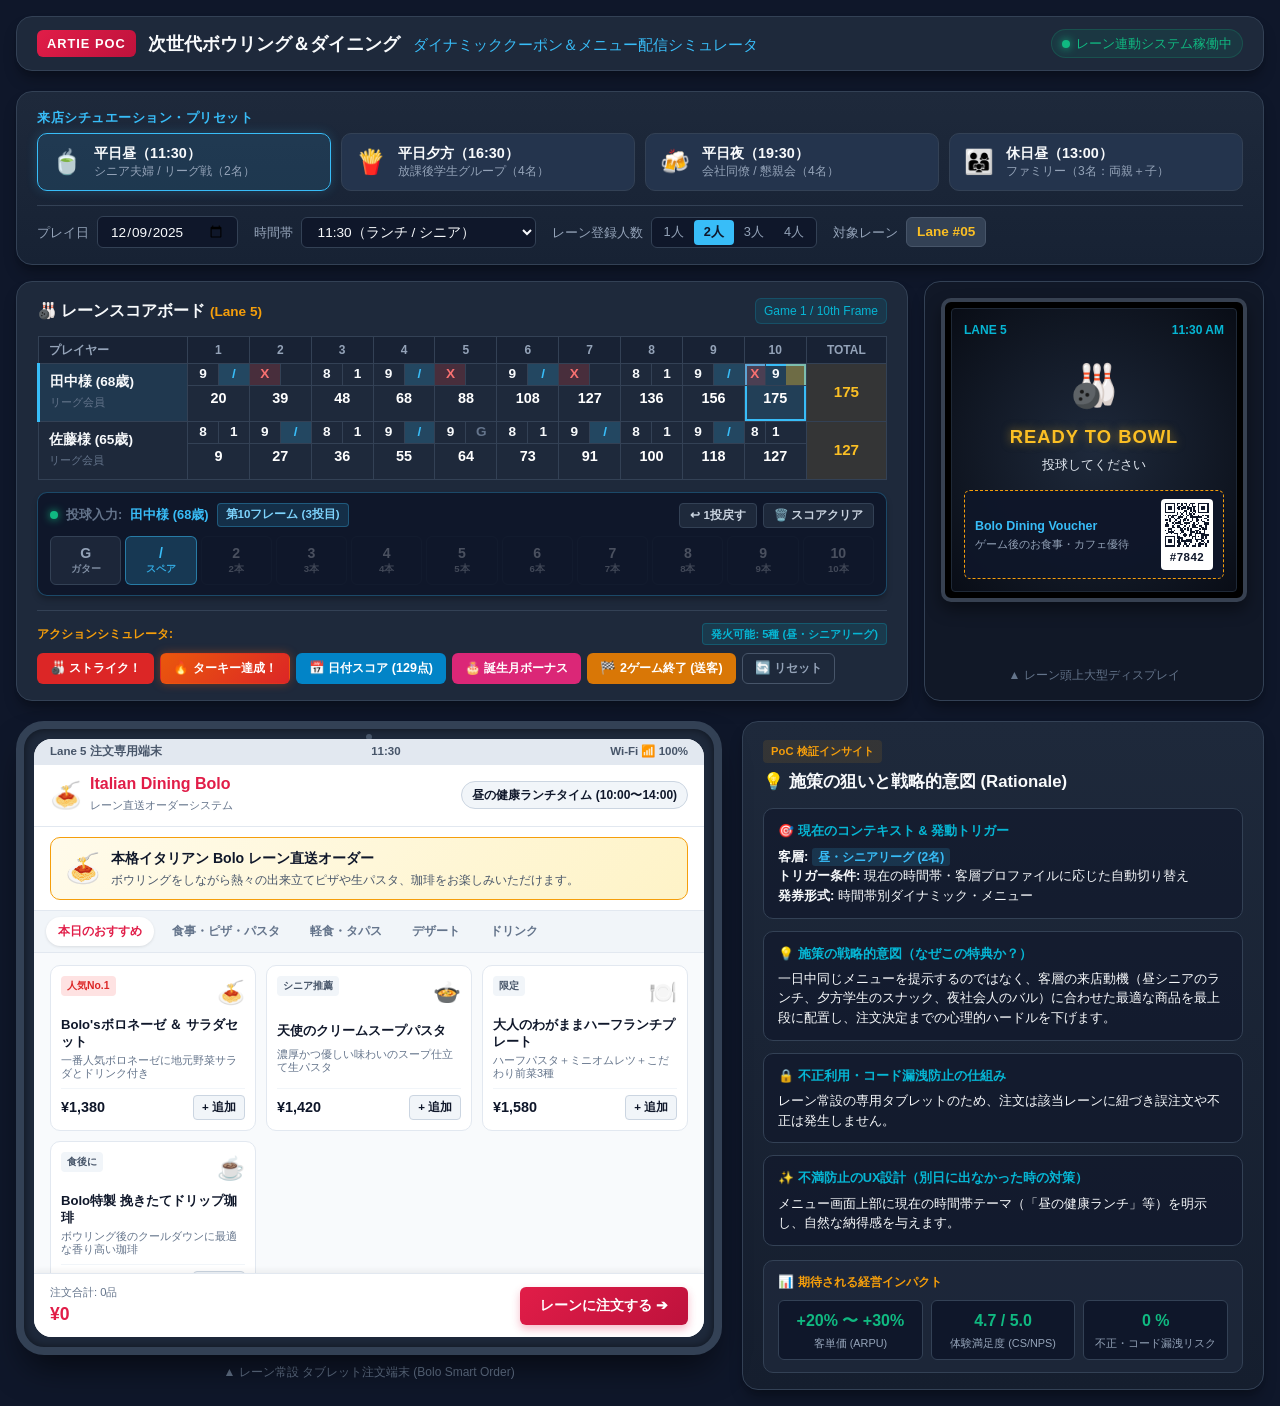
==== commit 0fc9c8b8: "Add files via upload" ====
--- a/app/index.html
+++ b/app/index.html
@@ -115,6 +115,25 @@
             </table>
           </div>
 
+          <!-- Interactive Pinfall Input Keypad -->
+          <div class="pin-input-panel">
+            <div class="pin-input-header">
+              <div class="current-turn-indicator">
+                <span class="turn-dot"></span>
+                <span class="turn-label">投球入力:</span>
+                <strong class="turn-player" id="current-player-name">田中様</strong>
+                <span class="turn-frame" id="current-frame-info">第1フレーム (1投目)</span>
+              </div>
+              <div class="pin-quick-actions">
+                <button class="pin-mini-btn" id="btn-undo-shot" title="直前の投球を取り消す">↩ 1投戻す</button>
+                <button class="pin-mini-btn" id="btn-clear-game" title="全スコアをクリアして新ゲーム開始">🗑️ スコアクリア</button>
+              </div>
+            </div>
+            <div class="pin-buttons-grid" id="pin-buttons-grid">
+              <!-- Dynamically populated by JS (0 to 10) -->
+            </div>
+          </div>
+
           <!-- Simulation Triggers Bar -->
           <div class="sim-actions-panel">
             <div class="sim-actions-header">
--- a/app/style.css
+++ b/app/style.css
@@ -377,6 +377,17 @@
   height: 48px;
   vertical-align: top;
   padding: 0 !important;
+  cursor: pointer;
+  transition: background 0.15s ease, box-shadow 0.15s ease;
+}
+
+.frame-cell:hover {
+  background: rgba(56, 189, 248, 0.08);
+}
+
+.frame-cell.active-frame {
+  background: rgba(56, 189, 248, 0.15) !important;
+  box-shadow: inset 0 0 0 2px #38bdf8;
 }
 
 .frame-box {
@@ -397,6 +408,7 @@
   align-items: center;
   justify-content: center;
   font-weight: 700;
+  position: relative;
 }
 
 .shot:first-child {
@@ -417,6 +429,21 @@
   color: var(--text-muted);
 }
 
+.shot.active-shot {
+  background: rgba(251, 191, 36, 0.35) !important;
+  color: #fbbf24 !important;
+  animation: pulseActive 1.2s infinite ease-in-out;
+}
+
+@keyframes pulseActive {
+  0%, 100% {
+    box-shadow: inset 0 0 0 1px #fbbf24;
+  }
+  50% {
+    box-shadow: inset 0 0 8px rgba(251, 191, 36, 0.8), inset 0 0 0 2px #fbbf24;
+  }
+}
+
 .frame-total {
   height: 26px;
   display: flex;
@@ -430,6 +457,12 @@
 .player-name-cell {
   text-align: left !important;
   padding: 8px 10px !important;
+  transition: all 0.15s ease;
+}
+
+.player-name-cell.active-player-cell {
+  border-left: 3px solid #38bdf8 !important;
+  background: rgba(56, 189, 248, 0.1) !important;
 }
 
 .player-name-cell .p-name {
@@ -441,6 +474,169 @@
 .player-name-cell .p-tag {
   font-size: 0.7rem;
   color: var(--text-muted);
+}
+
+/* Interactive Pinfall Input Keypad */
+.pin-input-panel {
+  margin-top: 12px;
+  background: #0f172a;
+  border: 1px solid rgba(56, 189, 248, 0.3);
+  border-radius: var(--radius-md);
+  padding: 10px 12px;
+  box-shadow: 0 4px 6px -1px rgba(0, 0, 0, 0.3);
+}
+
+.pin-input-header {
+  display: flex;
+  justify-content: space-between;
+  align-items: center;
+  margin-bottom: 8px;
+}
+
+.current-turn-indicator {
+  display: flex;
+  align-items: center;
+  gap: 8px;
+  font-size: 0.8rem;
+}
+
+.turn-dot {
+  width: 8px;
+  height: 8px;
+  background: #10b981;
+  border-radius: 50%;
+  box-shadow: 0 0 8px #10b981;
+  animation: blinkDot 1s infinite alternate;
+}
+
+@keyframes blinkDot {
+  from { opacity: 0.4; }
+  to { opacity: 1; }
+}
+
+.turn-label {
+  color: var(--text-muted);
+  font-weight: 600;
+}
+
+.turn-player {
+  color: #38bdf8;
+  font-weight: 800;
+}
+
+.turn-frame {
+  background: rgba(56, 189, 248, 0.15);
+  color: #7dd3fc;
+  padding: 2px 8px;
+  border-radius: 4px;
+  font-size: 0.72rem;
+  font-weight: 700;
+  border: 1px solid rgba(56, 189, 248, 0.3);
+}
+
+.pin-quick-actions {
+  display: flex;
+  gap: 6px;
+}
+
+.pin-mini-btn {
+  background: #1e293b;
+  color: #cbd5e1;
+  border: 1px solid var(--border-color);
+  border-radius: 4px;
+  padding: 4px 10px;
+  font-size: 0.72rem;
+  font-weight: 600;
+  cursor: pointer;
+  transition: all 0.15s;
+}
+
+.pin-mini-btn:hover {
+  background: #334155;
+  color: #fff;
+  border-color: #64748b;
+}
+
+.pin-buttons-grid {
+  display: grid;
+  grid-template-columns: repeat(11, 1fr);
+  gap: 4px;
+}
+
+@media (max-width: 768px) {
+  .pin-buttons-grid {
+    grid-template-columns: repeat(6, 1fr);
+  }
+}
+
+.pin-btn {
+  background: #1e293b;
+  color: #f8fafc;
+  border: 1px solid #334155;
+  border-radius: 6px;
+  padding: 8px 4px;
+  font-size: 0.88rem;
+  font-weight: 800;
+  font-family: var(--font-code);
+  cursor: pointer;
+  display: flex;
+  flex-direction: column;
+  align-items: center;
+  justify-content: center;
+  gap: 2px;
+  transition: all 0.12s ease;
+}
+
+.pin-btn:hover:not(:disabled) {
+  background: #3b82f6;
+  color: #fff;
+  border-color: #60a5fa;
+  transform: translateY(-2px);
+  box-shadow: 0 4px 10px rgba(59, 130, 246, 0.4);
+}
+
+.pin-btn:disabled {
+  opacity: 0.25;
+  cursor: not-allowed;
+  background: #0f172a;
+  border-color: #1e293b;
+}
+
+.pin-btn.pin-strike-btn {
+  background: rgba(239, 68, 68, 0.2);
+  border-color: rgba(239, 68, 68, 0.5);
+  color: #f87171;
+}
+
+.pin-btn.pin-strike-btn:hover:not(:disabled) {
+  background: #ef4444;
+  color: #fff;
+  border-color: #f87171;
+  box-shadow: 0 4px 10px rgba(239, 68, 68, 0.4);
+}
+
+.pin-btn.pin-spare-btn {
+  background: rgba(56, 189, 248, 0.2);
+  border-color: rgba(56, 189, 248, 0.5);
+  color: #38bdf8;
+}
+
+.pin-btn.pin-spare-btn:hover:not(:disabled) {
+  background: #0ea5e9;
+  color: #fff;
+  border-color: #38bdf8;
+  box-shadow: 0 4px 10px rgba(14, 165, 233, 0.4);
+}
+
+.pin-btn.pin-gutter-btn {
+  background: rgba(148, 163, 184, 0.1);
+  color: #94a3b8;
+}
+
+.pin-btn .pin-sub {
+  font-size: 0.6rem;
+  font-weight: 600;
+  opacity: 0.85;
 }
 
 /* Simulation Action Triggers Bar */
